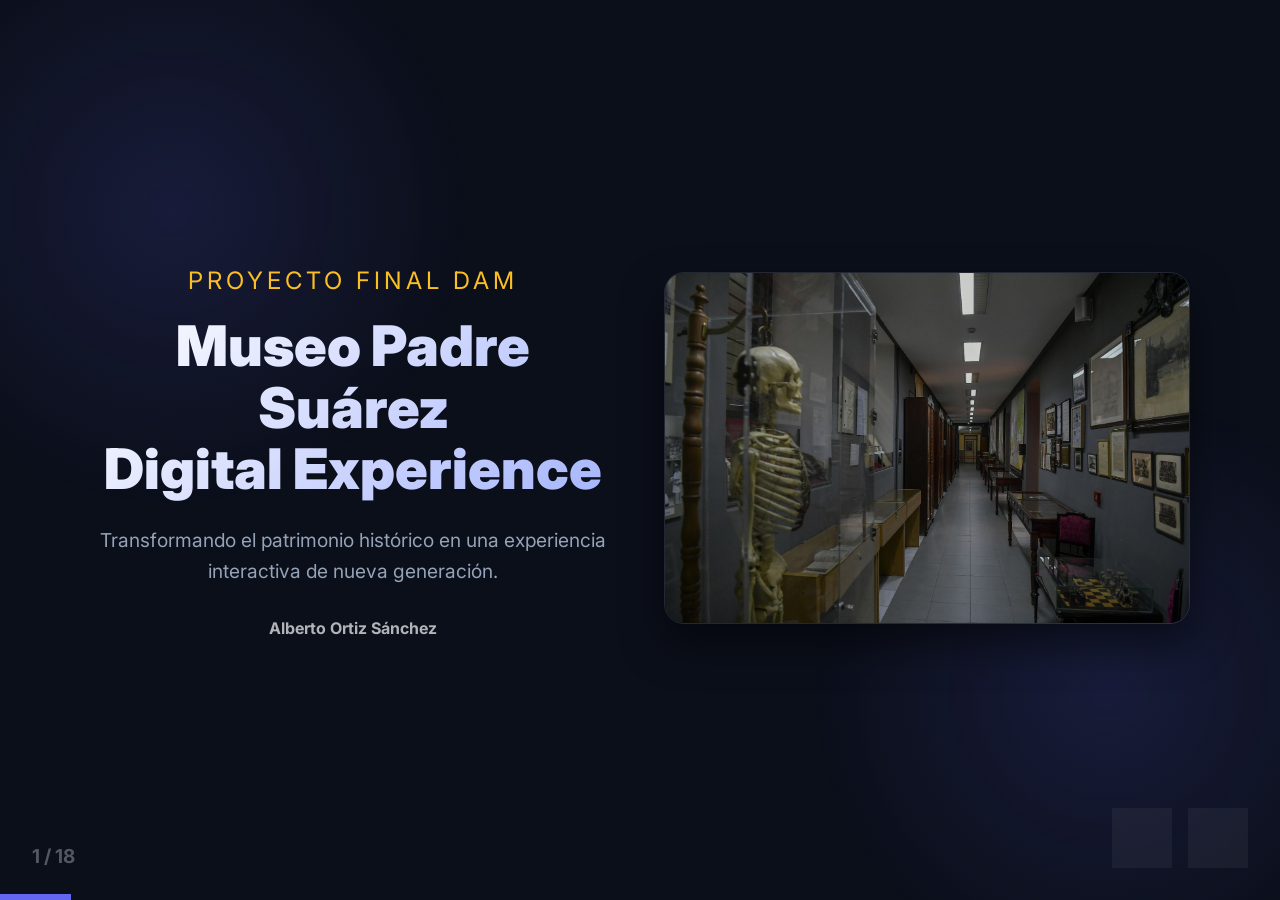
==== presentation_web/index.html @ 560ea6a7 "UDT: Mejora presentaciom web" ====
<!DOCTYPE html>
<html lang="es">
<head>
    <meta charset="UTF-8">
    <meta name="viewport" content="width=device-width, initial-scale=1.0">
    <title>Presentación — Museo Padre Suárez</title>
    <link rel="icon" type="image/png" href="media/favicon.png">
    
    <!-- Google Fonts -->
    <link href="https://fonts.googleapis.com/css2?family=Inter:wght@400;700;900&display=swap" rel="stylesheet">
    
    <!-- FontAwesome for professional icons -->
    <link rel="stylesheet" href="https://cdnjs.cloudflare.com/ajax/libs/font-awesome/6.5.1/css/all.min.css">
    
    <!-- Custom Styles -->
    <link rel="stylesheet" href="css/style.css">
</head>
<body>

    <!-- Capas de fondo decorativas -->
    <div class="bg-glow" style="top: -10%; left: -10%;"></div>
    <div class="bg-glow" style="bottom: -10%; right: -10%;"></div>

    <!-- Indicadores de estado -->
    <div class="progress-bar" id="progress"></div>
    <div class="slide-num" id="slideNum">1 / 18</div>

    <main class="slides-container">
        
        <!-- SLIDE 1: PORTADA -->
        <section class="slide active">
            <div class="side-layout">
                <div class="side-content" style="text-align: center;">
                    <p style="text-transform: uppercase; letter-spacing: 4px; margin-bottom: 1rem; color: var(--accent);">Proyecto Final DAM</p>
                    <h1 style="font-size: 3.5rem;">Museo Padre Suárez <br> <span style="color: var(--primary);">Digital Experience</span></h1>
                    <p style="font-size: 1.2rem; margin-bottom: 2rem;">Transformando el patrimonio histórico en una experiencia interactiva de nueva generación.</p>
                    <div style="font-weight: bold; opacity: 0.7;">Alberto Ortiz Sánchez</div>
                </div>
                <div class="side-media">
                    <img src="media/portada.png" alt="Museo Portada">
                </div>
            </div>
        </section>

        <!-- SLIDE 2: ÍNDICE -->
        <section class="slide">
            <h2>Índice Interactivo</h2>
            <div style="text-align: left; width: 100%; max-width: 850px; margin: 0 auto; display: grid; grid-template-columns: 1fr 1fr; gap: 2rem;">
                <ul class="index-list" style="list-style: none; font-size: 1rem; line-height: 2;">
                    <li onclick="goToSlide(2)">01. El Desafío y la Solución</li>
                    <li onclick="goToSlide(4)">02. Catálogo y Propuesta</li>
                    <li onclick="goToSlide(5)">03. Arquitectura de Sistemas</li>
                    <li onclick="goToSlide(7)">04. Ticketing (EmailJS + QR)</li>
                </ul>
                <ul class="index-list" style="list-style: none; font-size: 1rem; line-height: 2;">
                    <li onclick="goToSlide(9)">05. Realidad Aumentada (AR)</li>
                    <li onclick="goToSlide(10)">06. Seguridad y Datos (RLS)</li>
                    <li onclick="goToSlide(11)">07. Gamificación y Pagos</li>
                    <li onclick="goToSlide(13)">08. Calidad y Recursos</li>
                </ul>
            </div>
        </section>

        <!-- SLIDE 3: EL PROBLEMA -->
        <section class="slide">
            <h2>El Desafío del Museo Histórico</h2>
            <div class="grid">
                <div class="feature-card">
                    <i class="fa-solid fa-bank" style="color: var(--primary);"></i>
                    <h3 style="color: var(--primary);">Estatismo Cultural</h3>
                    <p style="font-size: 0.9rem;">Dificultad para atraer al público digital nativo mediante vitrinas convencionales.</p>
                </div>
                <div class="feature-card">
                    <i class="fa-solid fa-arrow-trend-down" style="color: var(--accent);"></i>
                    <h3 style="color: var(--accent);">Pérdida de Retención</h3>
                    <p style="font-size: 0.9rem;">Falta de incentivos para el descubrimiento activo durante y después de la visita.</p>
                </div>
                <div class="feature-card">
                    <i class="fa-solid fa-database" style="color: #ef4444;"></i>
                    <h3 style="color: #ef4444;">Barrera de Datos</h3>
                    <p style="font-size: 0.9rem;">Información técnica valiosa pero inaccesible por formato y densidad.</p>
                </div>
            </div>
        </section>

        <!-- SLIDE 4: LA PROPUESTA -->
        <section class="slide">
            <div class="side-layout">
                <div class="side-media">
                    <img src="media/app.png" alt="App Showcase">
                </div>
                <div class="side-content">
                    <h2>La Propuesta: Flutter + AR</h2>
                    <div style="background: var(--card); padding: 2rem; border-radius: 30px; border-top: 5px solid var(--primary);">
                        <h3 style="font-size: 1.5rem; margin-bottom: 1rem; color: var(--primary);">Ecosistema Digital Unificado</h3>
                        <p>Uso de <strong>Flutter</strong> para ofrecer una experiencia fluida y consistente en iOS, Android y Web, integrando tecnologías de <strong>Realidad Aumentada</strong> y <strong>Gamificación</strong> en un solo producto.</p>
                    </div>
                </div>
            </div>
        </section>

        <!-- SLIDE 5: CATÁLOGO DIGITAL -->
        <section class="slide">
            <div class="side-layout">
                <div class="side-content">
                    <h2>Catálogo Digital e Interactivo</h2>
                    <div style="background: var(--card); padding: 2rem; border-radius: 30px; border-right: 5px solid var(--accent);">
                        <h3 style="font-size: 1.5rem; margin-bottom: 1rem; color: var(--accent);">Patrimonio al Alcance</h3>
                        <p>Visualización detallada de la colección histórica mediante fichas técnicas dinámicas, optimizadas para una carga rápida y una navegación intuitiva entre piezas únicas.</p>
                    </div>
                </div>
                <div class="side-media">
                    <img src="media/collection.png" alt="Museum Collection">
                </div>
            </div>
        </section>

        <!-- SLIDE 6: ARQUITECTURA -->
        <section class="slide">
            <h2>Arquitectura del Sistema</h2>
            <div style="width: 100%; max-width: 900px; margin-top: 1rem;">
                <svg viewBox="0 0 800 300" xmlns="http://www.w3.org/2000/svg">
                    <rect x="300" y="100" width="200" height="100" rx="15" fill="rgba(99, 102, 241, 0.2)" stroke="var(--primary)" stroke-width="3"/>
                    <text x="400" y="155" text-anchor="middle" fill="white" font-weight="bold" font-size="20">Flutter Mobile App</text>
                    <rect x="30" y="50" width="220" height="70" rx="10" fill="rgba(255,255,255,0.05)" stroke="white" stroke-width="1"/>
                    <text x="140" y="90" text-anchor="middle" fill="white" font-size="15">Firebase (Auth/Push)</text>
                    <rect x="30" y="180" width="220" height="70" rx="10" fill="rgba(255,255,255,0.05)" stroke="white" stroke-width="1"/>
                    <text x="140" y="220" text-anchor="middle" fill="white" font-size="15">Supabase (Storage/RLS)</text>
                    <rect x="550" y="115" width="220" height="70" rx="10" fill="rgba(251, 191, 36, 0.1)" stroke="var(--accent)" stroke-width="1"/>
                    <text x="660" y="155" text-anchor="middle" fill="var(--accent)" font-size="15">Stripe / RevenueCat</text>
                    <path d="M 250 85 L 300 120" stroke="white" stroke-width="2" stroke-dasharray="5,5"/>
                    <path d="M 250 215 L 300 180" stroke="white" stroke-width="2" stroke-dasharray="5,5"/>
                    <path d="M 500 150 L 550 150" stroke="var(--accent)" stroke-width="2"/>
                </svg>
            </div>
        </section>

        <!-- SLIDE 6: GESTIÓN DE ESTADO (DEEP DIVE) -->
        <section class="slide">
            <h2>Gestión de Estado (Riverpod)</h2>
            <div class="grid" style="grid-template-columns: 1fr 1fr;">
                <div class="feature-card" style="text-align: left;">
                    <h3 style="color: var(--primary);">StateNotifier</h3>
                    <p style="font-size: 0.9rem;">Lógica reactiva que separa completamente la vista de los datos, facilitando el mantenimiento.</p>
                </div>
                <div class="feature-card" style="text-align: left;">
                    <h3 style="color: var(--accent);">Providers</h3>
                    <p style="font-size: 0.9rem;">Inyección de dependencias segura y eficiente para servicios de Autenticación, DB y Pagos.</p>
                </div>
            </div>
        </section>

        <!-- SLIDE 7: SISTEMA DE TICKETING (EmailJS) -->
        <section class="slide">
            <div class="side-layout">
                <div class="side-content">
                    <h2>Reservas y Ticketing (EmailJS)</h2>
                    <div class="grid" style="grid-template-columns: 1fr; gap: 1rem;">
                        <div class="feature-card" style="padding: 1.5rem; text-align: left; display: flex; align-items: center; gap: 1rem;">
                            <i class="fa-solid fa-paper-plane" style="color: var(--primary); font-size: 1.5rem; margin-bottom: 0;"></i>
                            <p style="font-size: 0.9rem; margin-bottom: 0;"><strong>EmailJS Automation:</strong> Envío de confirmaciones instantáneas.</p>
                        </div>
                        <div class="feature-card" style="padding: 1.5rem; text-align: left; display: flex; align-items: center; gap: 1rem;">
                            <i class="fa-solid fa-qrcode" style="color: var(--accent); font-size: 1.5rem; margin-bottom: 0;"></i>
                            <p style="font-size: 0.9rem; margin-bottom: 0;"><strong>Ticket QR:</strong> Entradas digitales enviadas al email.</p>
                        </div>
                    </div>
                </div>
                <div class="side-media">
                    <img src="media/ticket.png" alt="Ticketing QR">
                </div>
            </div>
        </section>

        <!-- SLIDE 8: FLUJO DE VALIDACIÓN QR -->
        <section class="slide">
            <h2>Validación de Acceso</h2>
            <div style="background: var(--card); padding: 2.5rem; border-radius: 30px; border-left: 10px solid var(--primary); width: 100%; max-width: 900px;">
                <ul style="list-style: none; text-align: left; line-height: 2; font-size: 1.2rem;">
                    <li>📅 1. Reserva efectuada en la App</li>
                    <li>🚀 2. EmailJS dispara el ticket al correo</li>
                    <li>📷 3. Escaneo del QR en la entrada del museo</li>
                    <li>✅ 4. Validación y activación de experiencia real</li>
                </ul>
            </div>
        </section>

        <!-- SLIDE 9: REALIDAD AUMENTADA (DEEP DIVE) -->
        <section class="slide">
            <div class="side-layout">
                <div class="side-media">
                    <img src="media/ar.png" alt="AR Experience">
                </div>
                <div class="side-content">
                    <h2>Realidad Aumentada Inmersiva</h2>
                    <div class="grid" style="grid-template-columns: 1fr; gap: 1rem;">
                        <div class="feature-card" style="padding: 1.5rem; text-align: left; display: flex; align-items: center; gap: 1rem;">
                            <i class="fa-solid fa-vr-cardboard" style="color: var(--primary); font-size: 1.5rem; margin-bottom: 0;"></i>
                            <p style="font-size: 0.9rem; margin-bottom: 0;"><strong>SceneView:</strong> Iluminación y sombras 3D en tiempo real.</p>
                        </div>
                        <div class="feature-card" style="padding: 1.5rem; text-align: left; display: flex; align-items: center; gap: 1rem;">
                            <i class="fa-solid fa-ruler-combined" style="color: #f43f5e; font-size: 1.5rem; margin-bottom: 0;"></i>
                            <p style="font-size: 0.9rem; margin-bottom: 0;"><strong>Escalado 1:1:</strong> Fidelidad absoluta en dimensiones.</p>
                        </div>
                    </div>
                </div>
            </div>
        </section>

        <!-- SLIDE 11: SEGURIDAD (DEEP DIVE) -->
        <section class="slide">
            <div class="side-layout">
                <div class="side-content">
                    <h2>Seguridad y Blindaje</h2>
                    <div class="grid" style="grid-template-columns: 1fr; gap: 1rem;">
                        <div class="feature-card" style="padding: 1.5rem; text-align: left; display: flex; align-items: center; gap: 1rem;">
                            <i class="fa-solid fa-shield-halved" style="color: var(--primary); font-size: 1.5rem; margin-bottom: 0;"></i>
                            <div style="text-align: left;">
                                <h3 style="color: var(--primary); margin: 0; font-size: 1rem;">Row Level Security (RLS)</h3>
                                <p style="font-size: 0.8rem; margin: 0;">Protección granular en Supabase vinculada a JWT.</p>
                            </div>
                        </div>
                        <div class="feature-card" style="padding: 1.5rem; text-align: left; display: flex; align-items: center; gap: 1rem;">
                            <i class="fa-solid fa-user-lock" style="color: var(--accent); font-size: 1.5rem; margin-bottom: 0;"></i>
                            <div style="text-align: left;">
                                <h3 style="color: var(--accent); margin: 0; font-size: 1rem;">Auth Guard</h3>
                                <p style="font-size: 0.8rem; margin: 0;">Middleware robusto mediante Firebase Auth.</p>
                            </div>
                        </div>
                        <div class="feature-card" style="padding: 1.5rem; text-align: left; display: flex; align-items: center; gap: 1rem;">
                            <i class="fa-solid fa-key" style="color: #10b981; font-size: 1.5rem; margin-bottom: 0;"></i>
                            <div style="text-align: left;">
                                <h3 style="color: #10b981; margin: 0; font-size: 1rem;">Data Encryption</h3>
                                <p style="font-size: 0.8rem; margin: 0;">AES-256 en local y TLS 1.3 en tránsito.</p>
                            </div>
                        </div>
                    </div>
                </div>
                <div class="side-media">
                    <img src="media/security.png" alt="Supabase Security Policies" style="border-radius: 15px; box-shadow: 0 20px 40px rgba(0,0,0,0.4);">
                </div>
            </div>
        </section>

        <!-- SLIDE 12: GAMIFICACIÓN -->
        <section class="slide">
            <div class="side-layout">
                <div class="side-media">
                    <img src="media/profile.png" alt="User Profile & Ranks" style="border-radius: 30px; border: 5px solid var(--accent); max-height: 500px; width: auto;">
                </div>
                <div class="side-content">
                    <h2>Gamificación: Sistema de Rangos</h2>
                    <div style="background: var(--card); padding: 2rem; border-radius: 30px; border-left: 10px solid var(--accent); text-align: left;">
                        <p style="margin-bottom: 1.5rem;">Fomentamos la retención mediante un sistema de progresión que premia la curiosidad y la interacción con el patrimonio.</p>
                        <div style="display: grid; grid-template-columns: 1fr 1fr; gap: 1rem;">
                            <div style="display: flex; align-items: center; gap: 0.5rem;"><span style="font-size: 1.5rem;">🥉</span> <strong>Visitante</strong></div>
                            <div style="display: flex; align-items: center; gap: 0.5rem;"><span style="font-size: 1.5rem;">🥈</span> <strong>Explorador</strong></div>
                            <div style="display: flex; align-items: center; gap: 0.5rem;"><span style="font-size: 1.5rem;">🥇</span> <strong>Académico</strong></div>
                            <div style="display: flex; align-items: center; gap: 0.5rem;"><span style="font-size: 1.5rem;">👑</span> <strong style="color: var(--accent);">Conservador</strong></div>
                        </div>
                    </div>
                </div>
            </div>
        </section>

        <!-- SLIDE 12: PAGOS Y SOSTENIBILIDAD -->
        <section class="slide">
            <h2>Pagos y Sostenibilidad</h2>
            <div class="grid">
                <div class="feature-card">
                    <i class="fa-solid fa-heart" style="color: var(--primary);"></i>
                    <h3 style="color: var(--primary);">Donaciones</h3>
                    <p style="font-size: 0.9rem;">Integración fluida con <strong>Stripe Checkout</strong> para soporte al museo.</p>
                </div>
                <div class="feature-card">
                    <i class="fa-solid fa-calendar-check" style="color: var(--accent);"></i>
                    <h3 style="color: var(--accent);">Suscripciones</h3>
                    <p style="font-size: 0.9rem;">Gestión de compras in-app multiplataforma mediante <strong>RevenueCat</strong>.</p>
                </div>
                <div class="feature-card">
                    <i class="fa-solid fa-file-shield" style="color: #10b981;"></i>
                    <h3 style="color: #10b981;">Compliance</h3>
                    <p style="font-size: 0.9rem;">Cumplimiento estricto de <strong>RGPD</strong> y normativas bancarias europeas (PSD2).</p>
                </div>
            </div>
        </section>

        <!-- SLIDE 14: CALIDAD Y SEO -->
        <section class="slide">
            <div class="side-layout">
                <div class="side-media">
                    <img src="media/ci.png" alt="CI/CD Pipeline" style="border-radius: 15px; box-shadow: 0 20px 40px rgba(0,0,0,0.4);">
                </div>
                <div class="side-content">
                    <h2>Calidad de Software y SEO</h2>
                    <div class="grid" style="grid-template-columns: 1fr; gap: 1rem;">
                        <div class="feature-card" style="padding: 1rem; text-align: left; display: flex; align-items: center; gap: 1rem;">
                            <i class="fa-solid fa-code-branch" style="color: var(--primary); font-size: 1.5rem;"></i>
                            <p style="font-size: 0.8rem; margin: 0;"><strong>CI/CD Pipelines:</strong> GitHub Actions para análisis estático y tests.</p>
                        </div>
                        <div class="feature-card" style="padding: 1rem; text-align: left; display: flex; align-items: center; gap: 1rem;">
                            <i class="fa-solid fa-magnifying-glass-chart" style="color: var(--accent); font-size: 1.5rem;"></i>
                            <p style="font-size: 0.8rem; margin: 0;"><strong>Technical SEO:</strong> Marcado JSON-LD y Sitemap dinámico.</p>
                        </div>
                        <div class="feature-card" style="padding: 1rem; text-align: left; display: flex; align-items: center; gap: 1rem;">
                            <i class="fa-solid fa-gauge-high" style="color: #ec4899; font-size: 1.5rem;"></i>
                            <p style="font-size: 0.8rem; margin: 0;"><strong>Lighthouse 100/100:</strong> Optimización total de rendimiento y accesibilidad.</p>
                        </div>
                    </div>
                </div>
            </div>
        </section>

        <!-- SLIDE 14: ROADMAP -->
        <section class="slide">
            <h2>Roadmap v2.0</h2>
            <div class="grid" style="grid-template-columns: 1fr 1fr;">
                <div class="feature-card" style="text-align: left;">
                    <h3 style="color: var(--accent);">Innovación</h3>
                    <ul style="list-style: none; font-size: 0.9rem; line-height: 2;">
                        <li>🚀 Soporte para Meta Quest</li>
                        <li>🗣️ IA Guide Multilingüe</li>
                    </ul>
                </div>
                <div class="feature-card" style="text-align: left;">
                    <h3 style="color: var(--primary);">Crecimiento</h3>
                    <ul style="list-style: none; font-size: 0.9rem; line-height: 2;">
                        <li>🛒 Tienda Merchandising 3D</li>
                        <li>🏛️ Expansión a Red Museística</li>
                    </ul>
                </div>
            </div>
        </section>

        <!-- SLIDE 16: RECURSOS DEL PROYECTO -->
        <section class="slide">
            <h2>Gestión y Recursos</h2>
            <div class="side-layout">
                <div class="side-media" style="flex: 1.5;">
                    <img src="media/trello.png" alt="Trello Board" style="border-radius: 15px; box-shadow: 0 20px 40px rgba(0,0,0,0.4);">
                </div>
                <div class="side-content" style="display: flex; flex-direction: column; gap: 1rem;">
                    <a href="https://github.com/TeamProjectsDev/flutter_application_museo.git" target="_blank" class="feature-card" style="text-decoration: none; color: inherit; padding: 1.5rem; display: flex; align-items: center; gap: 1rem;">
                        <i class="fa-brands fa-github" style="color: var(--primary); font-size: 2rem;"></i>
                        <div style="text-align: left;">
                            <h3 style="color: var(--primary); margin: 0;">GitHub</h3>
                            <p style="font-size: 0.8rem; margin: 0;">Control de versiones y CI/CD.</p>
                        </div>
                    </a>
                    <a href="https://trello.com/invite/b/69f2388cbabd30ddc327ba4d/ATTIe3a67b5d853695cc29015db60479ce91566040F8/museo" target="_blank" class="feature-card" style="text-decoration: none; color: inherit; padding: 1.5rem; display: flex; align-items: center; gap: 1rem;">
                        <i class="fa-brands fa-trello" style="color: var(--accent); font-size: 2rem;"></i>
                        <div style="text-align: left;">
                            <h3 style="color: var(--accent); margin: 0;">Trello</h3>
                            <p style="font-size: 0.8rem; margin: 0;">Gestión de Sprints y Backlog.</p>
                        </div>
                    </a>
                    <a href="https://stitch.withgoogle.com/projects/4937481282756923604" target="_blank" class="feature-card" style="text-decoration: none; color: inherit; padding: 1.5rem; display: flex; align-items: center; gap: 1rem;">
                        <i class="fa-solid fa-pen-nib" style="color: #f43f5e; font-size: 2rem;"></i>
                        <div style="text-align: left;">
                            <h3 style="color: #f43f5e; margin: 0;">Diseño</h3>
                            <p style="font-size: 0.8rem; margin: 0;">Prototipado UX/UI en Stitch.</p>
                        </div>
                    </a>
                </div>
            </div>
        </section>

        <!-- SLIDE 16: CONCLUSIÓN -->
        <section class="slide">
            <h2>Conclusión</h2>
            <div style="background: var(--card); padding: 3rem; border-radius: 40px; width: 100%; max-width: 900px; text-align: center;">
                <h3 style="font-size: 2.2rem; margin-bottom: 1.2rem;">"El futuro de la historia es digital"</h3>
                <p style="font-size: 1.2rem;">Este proyecto demuestra que la tecnología es el puente necesario para conectar el patrimonio histórico con las nuevas generaciones de forma segura y atractiva.</p>
            </div>
        </section>

        <!-- SLIDE 17: CIERRE -->
        <section class="slide">
            <h1 style="font-size: 5rem; margin-bottom: 0.5rem;">¿Preguntas?</h1>
            <p style="font-size: 1.8rem; color: var(--primary); font-weight: bold; margin-bottom: 3rem;">Muchas gracias por su atención.</p>
            
            <!-- Botones de recursos finales -->
            <div style="display: flex; gap: 1rem; justify-content: center; flex-wrap: wrap; max-width: 800px; margin: 0 auto;">
                <a href="https://github.com/TeamProjectsDev/flutter_application_museo.git" target="_blank" class="accent-pill" style="text-decoration: none; display: flex; align-items: center; gap: 0.5rem; padding: 0.8rem 1.5rem; border-radius: 50px; font-weight: bold;">
                    <i class="fa-brands fa-github"></i> GitHub
                </a>
                <a href="https://trello.com/invite/b/69f2388cbabd30ddc327ba4d/ATTIe3a67b5d853695cc29015db60479ce91566040F8/museo" target="_blank" class="accent-pill" style="text-decoration: none; display: flex; align-items: center; gap: 0.5rem; padding: 0.8rem 1.5rem; border-radius: 50px; font-weight: bold; border-color: var(--primary); color: var(--primary); background: rgba(99, 102, 241, 0.1);">
                    <i class="fa-brands fa-trello"></i> Trello
                </a>
                <a href="https://stitch.withgoogle.com/projects/4937481282756923604" target="_blank" class="accent-pill" style="text-decoration: none; display: flex; align-items: center; gap: 0.5rem; padding: 0.8rem 1.5rem; border-radius: 50px; font-weight: bold; border-color: #f43f5e; color: #f43f5e; background: rgba(244, 63, 94, 0.1);">
                    <i class="fa-solid fa-pen-nib"></i> Diseño
                </a>
                <a href="https://museo-padre-suarez.infinityfreeapp.com" target="_blank" class="accent-pill" style="text-decoration: none; display: flex; align-items: center; gap: 0.5rem; padding: 0.8rem 1.5rem; border-radius: 50px; font-weight: bold; border-color: #10b981; color: #10b981; background: rgba(16, 185, 129, 0.1);">
                    <i class="fa-solid fa-book"></i> Documentación
                </a>
            </div>

            <div style="margin-top: 4rem; text-align: center; opacity: 0.5;">
                <p style="font-size: 1rem;">Alberto Ortiz Sánchez — Proyecto DAM 2026</p>
            </div>
        </section>

    </main>

    <!-- Controles de navegación -->
    <div class="controls">
        <button class="btn" onclick="prevSlide()" aria-label="Anterior">←</button>
        <button class="btn" onclick="nextSlide()" aria-label="Siguiente">→</button>
    </div>

    <!-- Custom Script -->
    <script src="js/presentation.js"></script>
</body>
</html>
---- presentation_web/css/style.css ----
:root {
    --primary: #6366f1;
    --accent: #fbbf24;
    --bg: #0b0f1a;
    --card: rgba(30, 41, 59, 0.7);
    --text: #f8fafc;
}

* {
    margin: 0;
    padding: 0;
    box-sizing: border-box;
    font-family: 'Inter', sans-serif;
}

body {
    background-color: var(--bg);
    color: var(--text);
    overflow: hidden;
}

.slides-container {
    width: 100vw;
    height: 100vh;
    position: relative;
}

.slide {
    position: absolute;
    top: 0;
    left: 0;
    width: 100%;
    height: 100%;
    display: flex;
    flex-direction: column;
    align-items: center;
    justify-content: center;
    padding: 4rem;
    opacity: 0;
    visibility: hidden;
    transition: all 0.8s cubic-bezier(0.4, 0, 0.2, 1);
    transform: translateX(50px) scale(0.95);
}

.slide.active {
    opacity: 1;
    visibility: visible;
    transform: translateX(0) scale(1);
}

/* BACKGROUND DECORATION */
.bg-glow {
    position: fixed;
    width: 600px;
    height: 600px;
    background: radial-gradient(circle, rgba(99, 102, 241, 0.15) 0%, rgba(0,0,0,0) 70%);
    border-radius: 50%;
    z-index: -1;
    pointer-events: none;
}

/* TYPOGRAPHY */
h1 {
    font-size: clamp(3rem, 8vw, 6rem);
    font-weight: 900;
    text-align: center;
    line-height: 1.1;
    margin-bottom: 1.5rem;
    background: linear-gradient(135deg, #fff 0%, #a5b4fc 100%);
    -webkit-background-clip: text;
    -webkit-text-fill-color: transparent;
    background-clip: text;
}

h2 {
    font-size: 3rem;
    margin-bottom: 2rem;
    color: var(--primary);
}

p {
    font-size: 1.5rem;
    color: #94a3b8;
    max-width: 800px;
    text-align: center;
    line-height: 1.6;
}

/* GRID COMPONENTS */
.grid {
    display: grid;
    grid-template-columns: repeat(3, 1fr);
    gap: 2rem;
    margin-top: 3rem;
    width: 100%;
    max-width: 1200px;
}

.side-layout {
    display: flex;
    align-items: center;
    gap: 3rem;
    width: 100%;
    max-width: 1100px;
    margin: 0 auto;
}

.side-content {
    flex: 1;
    text-align: left;
}

.side-media {
    flex: 1;
}

.side-media img {
    width: 100%;
    border-radius: 20px;
    box-shadow: 0 20px 40px rgba(0,0,0,0.5);
    border: 1px solid rgba(255,255,255,0.1);
}

.feature-card {
    background: var(--card);
    padding: 2rem;
    border-radius: 20px;
    border: 1px solid rgba(255,255,255,0.05);
    transition: transform 0.3s ease, border-color 0.3s ease;
    text-align: center;
}

.feature-card:hover {
    transform: translateY(-10px);
    border-color: var(--primary);
}

.feature-card i {
    font-size: 3rem;
    display: block;
    margin-bottom: 1.5rem;
    filter: drop-shadow(0 0 10px rgba(99, 102, 241, 0.3));
}

.feature-card h3 {
    font-size: 1.5rem;
    margin-bottom: 1rem;
    letter-spacing: -0.5px;
}

/* CONTROLS */
.controls {
    position: fixed;
    bottom: 2rem;
    right: 2rem;
    display: flex;
    gap: 1rem;
    z-index: 100;
}

.btn {
    width: 60px;
    height: 60px;
    border-radius: 50%;
    border: 1px solid rgba(255,255,255,0.2);
    background: rgba(255,255,255,0.05);
    color: white;
    cursor: pointer;
    display: flex;
    align-items: center;
    justify-content: center;
    font-size: 1.5rem;
    transition: all 0.3s ease;
    backdrop-filter: blur(10px);
}

.btn:hover {
    background: var(--primary);
    border-color: var(--primary);
}

.progress-bar {
    position: fixed;
    bottom: 0;
    left: 0;
    height: 6px;
    background: var(--primary);
    transition: width 0.4s ease;
    z-index: 101;
}

.slide-num {
    position: fixed;
    bottom: 2rem;
    left: 2rem;
    font-weight: 700;
    color: rgba(255,255,255,0.3);
    font-size: 1.2rem;
}

/* STACK PILLS */
.pills {
    display: flex;
    flex-wrap: wrap;
    gap: 1rem;
    justify-content: center;
    margin-top: 2rem;
}

.pill {
    padding: 0.8rem 2rem;
    background: rgba(99, 102, 241, 0.1);
    border: 1px solid var(--primary);
    border-radius: 100px;
    font-weight: 700;
    color: var(--primary);
}

.accent-pill {
    border-color: var(--accent);
    color: var(--accent);
    background: rgba(251, 191, 36, 0.1);
    border: 1px solid;
    transition: all 0.3s ease;
}

.accent-pill:hover {
    transform: translateY(-5px);
    box-shadow: 0 10px 20px rgba(0,0,0,0.3);
    filter: brightness(1.2);
}

/* INDEX LIST STYLES */
.index-list li {
    border-bottom: 1px solid rgba(255,255,255,0.1);
    padding: 0.5rem 0;
    cursor: pointer;
    transition: all 0.3s ease;
}

.index-list li:hover {
    color: var(--primary);
    padding-left: 1rem;
    border-color: var(--primary);
    background: rgba(99, 102, 241, 0.05);
}
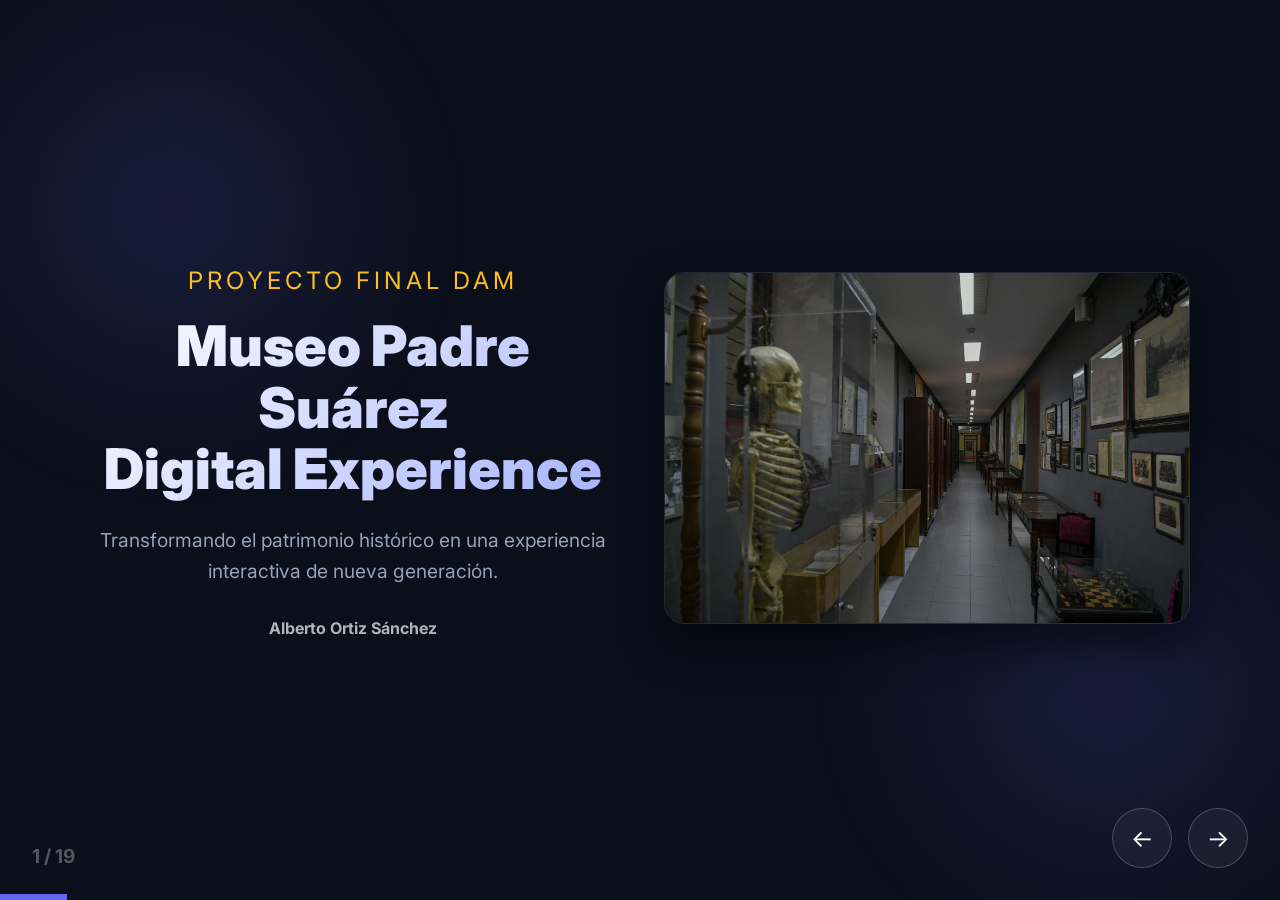
==== commit f955f43f: "docs: comprehensive update of README, TDD, GDD and Presentation with Admin System" ====
--- a/presentation_web/index.html
+++ b/presentation_web/index.html
@@ -23,7 +23,7 @@
 
     <!-- Indicadores de estado -->
     <div class="progress-bar" id="progress"></div>
-    <div class="slide-num" id="slideNum">1 / 18</div>
+    <div class="slide-num" id="slideNum">1 / 19</div>
 
     <main class="slides-container">
         
@@ -51,12 +51,13 @@
                     <li onclick="goToSlide(4)">02. Catálogo y Propuesta</li>
                     <li onclick="goToSlide(5)">03. Arquitectura de Sistemas</li>
                     <li onclick="goToSlide(7)">04. Ticketing (EmailJS + QR)</li>
+                    <li onclick="goToSlide(10)">05. Gestión Administrativa</li>
                 </ul>
                 <ul class="index-list" style="list-style: none; font-size: 1rem; line-height: 2;">
-                    <li onclick="goToSlide(9)">05. Realidad Aumentada (AR)</li>
-                    <li onclick="goToSlide(10)">06. Seguridad y Datos (RLS)</li>
-                    <li onclick="goToSlide(11)">07. Gamificación y Pagos</li>
-                    <li onclick="goToSlide(13)">08. Calidad y Recursos</li>
+                    <li onclick="goToSlide(11)">06. Realidad Aumentada (AR)</li>
+                    <li onclick="goToSlide(12)">07. Seguridad y Datos (RLS)</li>
+                    <li onclick="goToSlide(13)">08. Gamificación y Pagos</li>
+                    <li onclick="goToSlide(15)">09. Calidad y Recursos</li>
                 </ul>
             </div>
         </section>
@@ -127,7 +128,7 @@
                     <rect x="30" y="180" width="220" height="70" rx="10" fill="rgba(255,255,255,0.05)" stroke="white" stroke-width="1"/>
                     <text x="140" y="220" text-anchor="middle" fill="white" font-size="15">Supabase (Storage/RLS)</text>
                     <rect x="550" y="115" width="220" height="70" rx="10" fill="rgba(251, 191, 36, 0.1)" stroke="var(--accent)" stroke-width="1"/>
-                    <text x="660" y="155" text-anchor="middle" fill="var(--accent)" font-size="15">Stripe / RevenueCat</text>
+                    <text x="660" y="155" text-anchor="middle" fill="var(--accent)" font-size="15">Stripe Checkout</text>
                     <path d="M 250 85 L 300 120" stroke="white" stroke-width="2" stroke-dasharray="5,5"/>
                     <path d="M 250 215 L 300 180" stroke="white" stroke-width="2" stroke-dasharray="5,5"/>
                     <path d="M 500 150 L 550 150" stroke="var(--accent)" stroke-width="2"/>
@@ -207,6 +208,26 @@
             </div>
         </section>
 
+        <!-- SLIDE 10: PANEL ADMINISTRATIVO -->
+        <section class="slide">
+            <div class="side-layout">
+                <div class="side-media">
+                    <img src="media/admin.png" alt="Admin Panel Sync" style="border-radius: 15px; box-shadow: 0 20px 40px rgba(0,0,0,0.4);">
+                </div>
+                <div class="side-content">
+                    <h2>Panel Administrativo Dinámico</h2>
+                    <div style="background: var(--card); padding: 2rem; border-radius: 30px; border-left: 10px solid var(--primary); text-align: left;">
+                        <p style="margin-bottom: 1rem;">Gestión integral del museo en tiempo real mediante sincronización con Firestore.</p>
+                        <ul style="list-style: none; font-size: 0.9rem; line-height: 2;">
+                            <li><i class="fa-solid fa-users-gear" style="color: var(--primary);"></i> <strong>Aforo:</strong> Límites globales y específicos.</li>
+                            <li><i class="fa-solid fa-calendar-day" style="color: var(--accent);"></i> <strong>Calendario:</strong> Excepciones y cierres.</li>
+                            <li><i class="fa-solid fa-power-off" style="color: #ef4444;"></i> <strong>Master Switch:</strong> Cierre total instantáneo.</li>
+                        </ul>
+                    </div>
+                </div>
+            </div>
+        </section>
+
         <!-- SLIDE 11: SEGURIDAD (DEEP DIVE) -->
         <section class="slide">
             <div class="side-layout">
@@ -275,7 +296,7 @@
                 <div class="feature-card">
                     <i class="fa-solid fa-calendar-check" style="color: var(--accent);"></i>
                     <h3 style="color: var(--accent);">Suscripciones</h3>
-                    <p style="font-size: 0.9rem;">Gestión de compras in-app multiplataforma mediante <strong>RevenueCat</strong>.</p>
+                    <p style="font-size: 0.9rem;">Gestión de compras segura y moderna mediante <strong>Stripe Checkout</strong>.</p>
                 </div>
                 <div class="feature-card">
                     <i class="fa-solid fa-file-shield" style="color: #10b981;"></i>
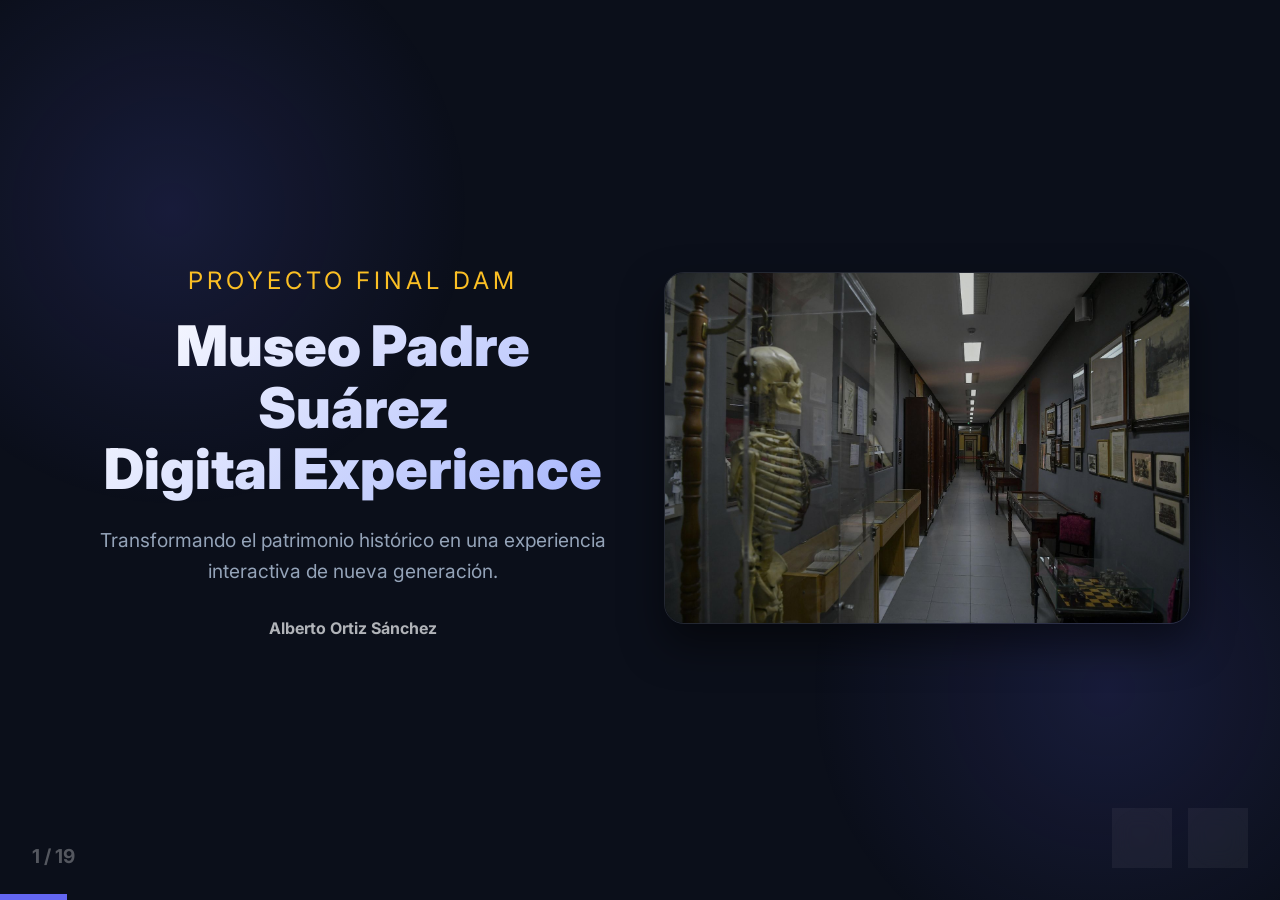
==== commit 7a7e9837: "docs: update README, TDD and presentation with new features v5.1" ====
--- a/presentation_web/index.html
+++ b/presentation_web/index.html
@@ -50,12 +50,12 @@
                     <li onclick="goToSlide(2)">01. El Desafío y la Solución</li>
                     <li onclick="goToSlide(4)">02. Catálogo y Propuesta</li>
                     <li onclick="goToSlide(5)">03. Arquitectura de Sistemas</li>
-                    <li onclick="goToSlide(7)">04. Ticketing (EmailJS + QR)</li>
-                    <li onclick="goToSlide(10)">05. Gestión Administrativa</li>
+                    <li onclick="goToSlide(7)">04. Ticketing Avanzado (v2.0)</li>
+                    <li onclick="goToSlide(10)">05. Gestión Administrativa Pro</li>
                 </ul>
                 <ul class="index-list" style="list-style: none; font-size: 1rem; line-height: 2;">
                     <li onclick="goToSlide(11)">06. Realidad Aumentada (AR)</li>
-                    <li onclick="goToSlide(12)">07. Seguridad y Datos (RLS)</li>
+                    <li onclick="goToSlide(12)">07. Seguridad y Recuperación</li>
                     <li onclick="goToSlide(13)">08. Gamificación y Pagos</li>
                     <li onclick="goToSlide(15)">09. Calidad y Recursos</li>
                 </ul>
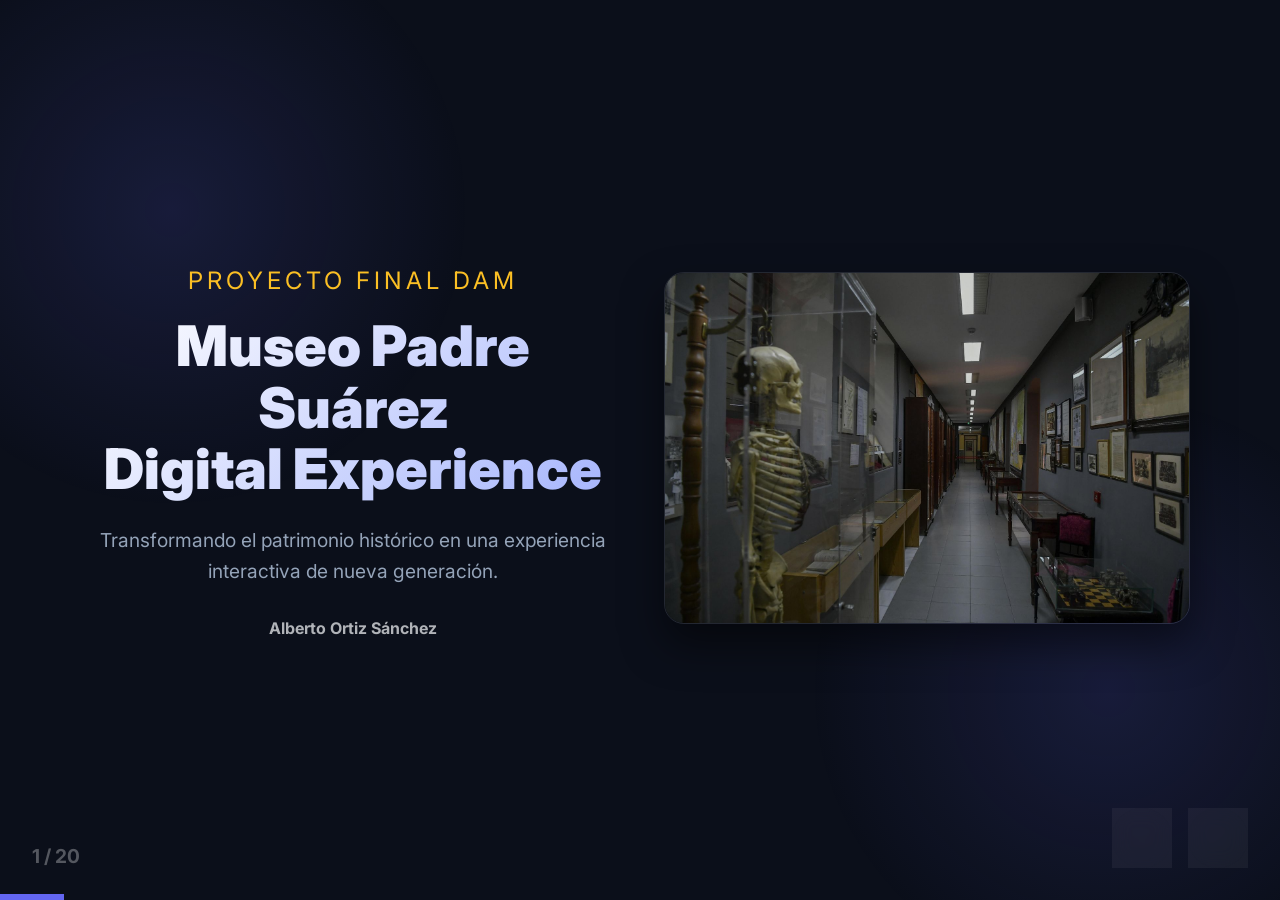
==== commit 1aa2415d: "docs: añadir seccion Asistente IA (Groq) a README, presentacion, TDD y GDD con imagen hero generada" ====
--- a/presentation_web/index.html
+++ b/presentation_web/index.html
@@ -23,7 +23,7 @@
 
     <!-- Indicadores de estado -->
     <div class="progress-bar" id="progress"></div>
-    <div class="slide-num" id="slideNum">1 / 19</div>
+    <div class="slide-num" id="slideNum">1 / 20</div>
 
     <main class="slides-container">
         
@@ -58,6 +58,7 @@
                     <li onclick="goToSlide(12)">07. Seguridad y Recuperación</li>
                     <li onclick="goToSlide(13)">08. Gamificación y Pagos</li>
                     <li onclick="goToSlide(15)">09. Calidad y Recursos</li>
+                    <li onclick="goToSlide(17)">10. 🤖 Asistente IA (Groq)</li>
                 </ul>
             </div>
         </section>
@@ -126,7 +127,7 @@
                     <rect x="30" y="50" width="220" height="70" rx="10" fill="rgba(255,255,255,0.05)" stroke="white" stroke-width="1"/>
                     <text x="140" y="90" text-anchor="middle" fill="white" font-size="15">Firebase (Auth/Push)</text>
                     <rect x="30" y="180" width="220" height="70" rx="10" fill="rgba(255,255,255,0.05)" stroke="white" stroke-width="1"/>
-                    <text x="140" y="220" text-anchor="middle" fill="white" font-size="15">Supabase (Storage/RLS)</text>
+                    <text x="140" y="220" text-anchor="middle" fill="white" font-size="15">Cloudinary (DAM)</text>
                     <rect x="550" y="115" width="220" height="70" rx="10" fill="rgba(251, 191, 36, 0.1)" stroke="var(--accent)" stroke-width="1"/>
                     <text x="660" y="155" text-anchor="middle" fill="var(--accent)" font-size="15">Stripe Checkout</text>
                     <path d="M 250 85 L 300 120" stroke="white" stroke-width="2" stroke-dasharray="5,5"/>
@@ -238,7 +239,7 @@
                             <i class="fa-solid fa-shield-halved" style="color: var(--primary); font-size: 1.5rem; margin-bottom: 0;"></i>
                             <div style="text-align: left;">
                                 <h3 style="color: var(--primary); margin: 0; font-size: 1rem;">Row Level Security (RLS)</h3>
-                                <p style="font-size: 0.8rem; margin: 0;">Protección granular en Supabase vinculada a JWT.</p>
+                                <p style="font-size: 0.8rem; margin: 0;">Optimización automática de activos con Cloudinary f_auto,q_auto.</p>
                             </div>
                         </div>
                         <div class="feature-card" style="padding: 1.5rem; text-align: left; display: flex; align-items: center; gap: 1rem;">
@@ -327,6 +328,28 @@
                             <i class="fa-solid fa-gauge-high" style="color: #ec4899; font-size: 1.5rem;"></i>
                             <p style="font-size: 0.8rem; margin: 0;"><strong>Lighthouse 100/100:</strong> Optimización total de rendimiento y accesibilidad.</p>
                         </div>
+                    </div>
+                </div>
+            </div>
+        </section>
+
+        <!-- SLIDE: ASISTENTE DE IA (GROQ) -->
+        <section class="slide">
+            <div class="side-layout">
+                <div class="side-media">
+                    <img src="media/ai_assistant_hero.png" alt="Asistente Virtual AI - Groq" style="border-radius: 20px; box-shadow: 0 20px 50px rgba(99,102,241,0.4);">
+                </div>
+                <div class="side-content">
+                    <h2>🤖 Asistente Virtual IA</h2>
+                    <div style="background: var(--card); padding: 2rem; border-radius: 30px; border-left: 10px solid var(--primary); text-align: left;">
+                        <h3 style="font-size: 1.2rem; margin-bottom: 1rem; color: var(--primary);">Powered by <span style="color: var(--accent);">Groq · 500 T/s</span></h3>
+                        <ul style="list-style: none; font-size: 0.9rem; line-height: 2.2;">
+                            <li>🔍 <strong>Tool Calling:</strong> Busca detalles de piezas solo cuando se necesitan</li>
+                            <li>📚 <strong>Conocimiento:</strong> Catálogo completo + funcionalidades de la app</li>
+                            <li>💬 <strong>Markdown:</strong> Respuestas con negrita, listas y formato</li>
+                            <li>🌙 <strong>Adaptativo:</strong> Modo Claro y Oscuro automático</li>
+                            <li>🌍 <strong>Multidioma:</strong> Español e Inglés</li>
+                        </ul>
                     </div>
                 </div>
             </div>
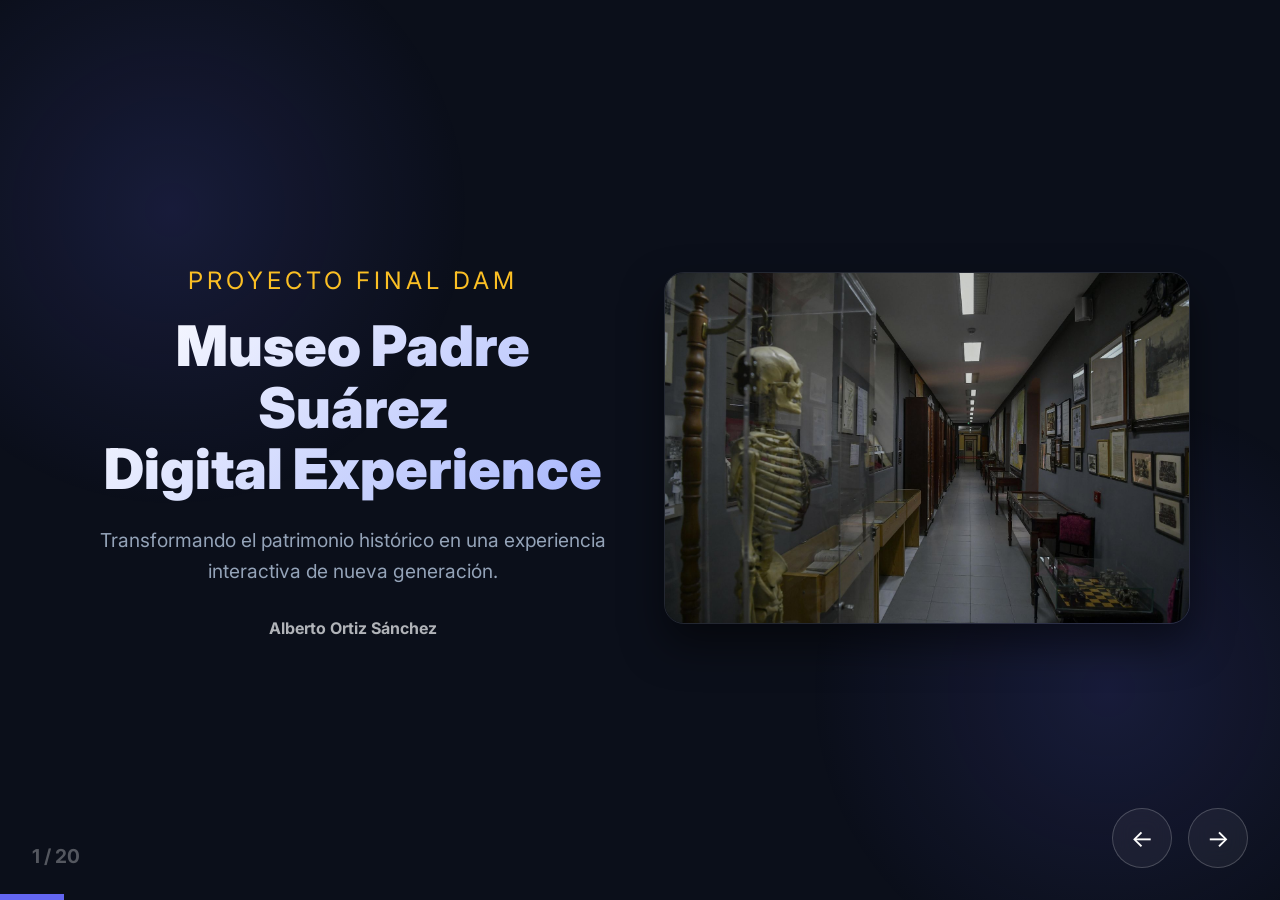
==== commit 66ec4422: "feat: Integracion total de Taquilla (POS), Estadisticas en tiempo real y Asistente IA. Actualizacion" ====
--- a/presentation_web/index.html
+++ b/presentation_web/index.html
@@ -51,7 +51,7 @@
                     <li onclick="goToSlide(4)">02. Catálogo y Propuesta</li>
                     <li onclick="goToSlide(5)">03. Arquitectura de Sistemas</li>
                     <li onclick="goToSlide(7)">04. Ticketing Avanzado (v2.0)</li>
-                    <li onclick="goToSlide(10)">05. Gestión Administrativa Pro</li>
+                    <li onclick="goToSlide(10)">05. Gestión Pro y Taquilla POS</li>
                 </ul>
                 <ul class="index-list" style="list-style: none; font-size: 1rem; line-height: 2;">
                     <li onclick="goToSlide(11)">06. Realidad Aumentada (AR)</li>
@@ -209,20 +209,20 @@
             </div>
         </section>
 
-        <!-- SLIDE 10: PANEL ADMINISTRATIVO -->
+        <!-- SLIDE 10: PANEL ADMINISTRATIVO Y POS -->
         <section class="slide">
             <div class="side-layout">
                 <div class="side-media">
                     <img src="media/admin.png" alt="Admin Panel Sync" style="border-radius: 15px; box-shadow: 0 20px 40px rgba(0,0,0,0.4);">
                 </div>
                 <div class="side-content">
-                    <h2>Panel Administrativo Dinámico</h2>
+                    <h2>Gestión Pro y Taquilla POS</h2>
                     <div style="background: var(--card); padding: 2rem; border-radius: 30px; border-left: 10px solid var(--primary); text-align: left;">
-                        <p style="margin-bottom: 1rem;">Gestión integral del museo en tiempo real mediante sincronización con Firestore.</p>
+                        <p style="margin-bottom: 1rem;">Ecosistema unificado de administración física y digital mediante sincronización avanzada.</p>
                         <ul style="list-style: none; font-size: 0.9rem; line-height: 2;">
-                            <li><i class="fa-solid fa-users-gear" style="color: var(--primary);"></i> <strong>Aforo:</strong> Límites globales y específicos.</li>
-                            <li><i class="fa-solid fa-calendar-day" style="color: var(--accent);"></i> <strong>Calendario:</strong> Excepciones y cierres.</li>
-                            <li><i class="fa-solid fa-power-off" style="color: #ef4444;"></i> <strong>Master Switch:</strong> Cierre total instantáneo.</li>
+                            <li><i class="fa-solid fa-cash-register" style="color: var(--primary);"></i> <strong>Taquilla (POS):</strong> Venta física vinculada al email del usuario.</li>
+                            <li><i class="fa-solid fa-chart-line" style="color: var(--accent);"></i> <strong>Estadísticas:</strong> KPIs de ingresos y visitantes en tiempo real.</li>
+                            <li><i class="fa-solid fa-users-gear" style="color: #10b981;"></i> <strong>Aforo Dinámico:</strong> Control de capacidad web y presencial.</li>
                         </ul>
                     </div>
                 </div>
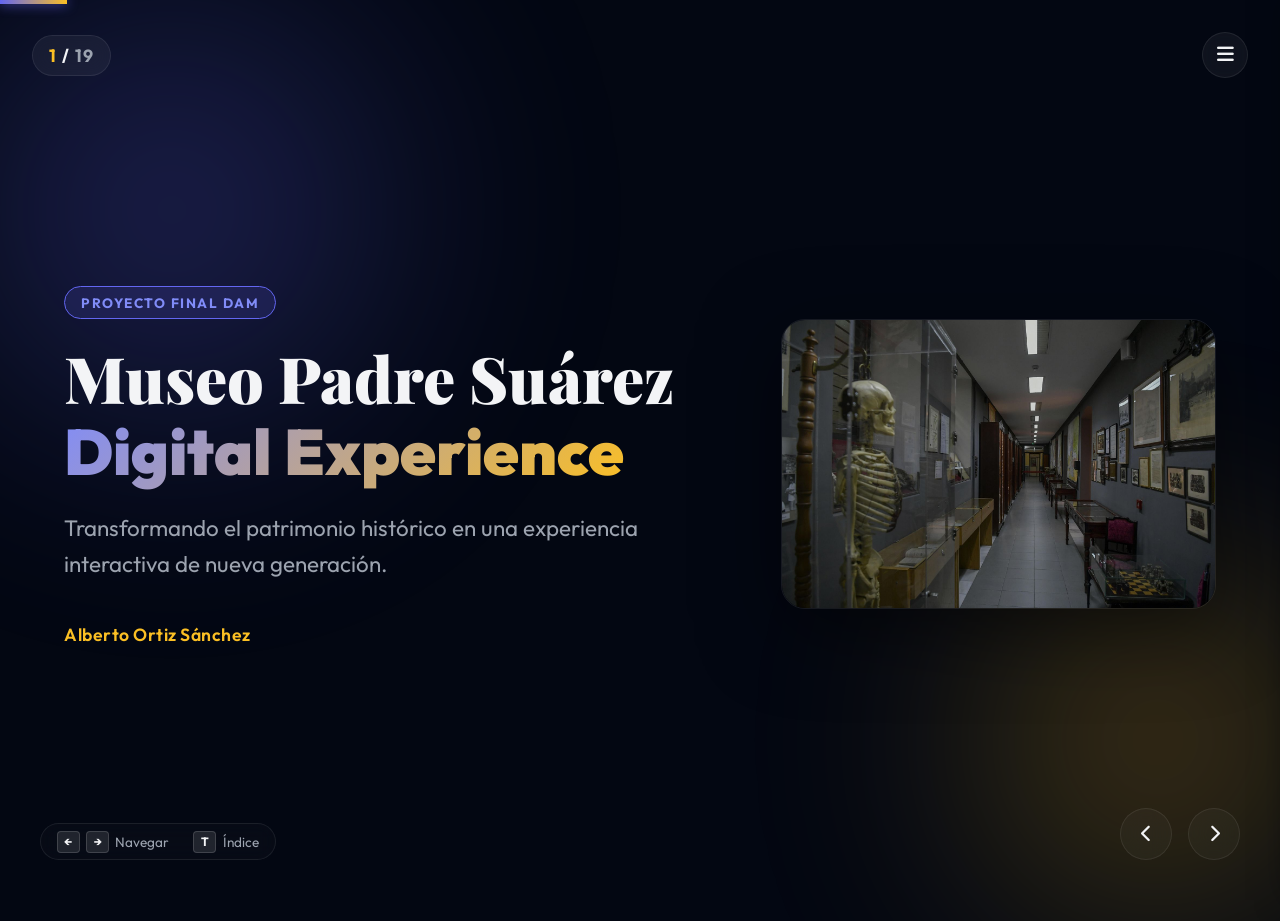
==== commit 5901f637: "feat(presentation): refactor slide navigation, split interactive index and fix icons" ====
--- a/presentation_web/index.html
+++ b/presentation_web/index.html
@@ -1,458 +1,665 @@
 <!DOCTYPE html>
 <html lang="es">
+
 <head>
     <meta charset="UTF-8">
     <meta name="viewport" content="width=device-width, initial-scale=1.0">
-    <title>Presentación — Museo Padre Suárez</title>
+    <title>Museo Padre Suárez — Digital Experience</title>
     <link rel="icon" type="image/png" href="media/favicon.png">
-    
-    <!-- Google Fonts -->
-    <link href="https://fonts.googleapis.com/css2?family=Inter:wght@400;700;900&display=swap" rel="stylesheet">
-    
-    <!-- FontAwesome for professional icons -->
+
+    <!-- Google Fonts - Elegantes y modernas -->
+    <link
+        href="https://fonts.googleapis.com/css2?family=Outfit:wght@300;400;600;700;900&family=Playfair+Display:wght@700;900&display=swap"
+        rel="stylesheet">
+
+    <!-- FontAwesome -->
     <link rel="stylesheet" href="https://cdnjs.cloudflare.com/ajax/libs/font-awesome/6.5.1/css/all.min.css">
-    
-    <!-- Custom Styles -->
+
+    <!-- Estilos -->
     <link rel="stylesheet" href="css/style.css">
 </head>
+
 <body>
 
-    <!-- Capas de fondo decorativas -->
-    <div class="bg-glow" style="top: -10%; left: -10%;"></div>
-    <div class="bg-glow" style="bottom: -10%; right: -10%;"></div>
-
-    <!-- Indicadores de estado -->
+    <!-- Fondo dinámico con gradientes -->
+    <div class="background-glow-1"></div>
+    <div class="background-glow-2"></div>
+
+    <!-- Barra de progreso superior -->
     <div class="progress-bar" id="progress"></div>
-    <div class="slide-num" id="slideNum">1 / 20</div>
-
-    <main class="slides-container">
-        
+
+    <!-- Indicador de slide y table of contents -->
+    <div class="top-controls">
+        <div class="slide-counter"><span id="current-slide">1</span><span>/</span><span id="total-slides">19</span>
+        </div>
+        <button class="toc-toggle" onclick="toggleTableOfContents()" title="Índice">
+            <i class="fas fa-bars"></i>
+        </button>
+    </div>
+
+    <!-- TABLE OF CONTENTS SIDEBAR (DRAWER) -->
+    <div class="toc-drawer" id="tocDrawer">
+        <div class="toc-header">
+            <h3>Índice de Contenidos</h3>
+            <button class="toc-close" onclick="toggleTableOfContents()">
+                <i class="fas fa-times"></i>
+            </button>
+        </div>
+        <nav class="toc-content" id="tocContent">
+            <!-- Se rellena con JavaScript -->
+        </nav>
+    </div>
+
+    <!-- OVERLAY para cerrar TOC -->
+    <div class="toc-overlay" id="tocOverlay" onclick="toggleTableOfContents()"></div>
+
+    <!-- SLIDES CONTAINER -->
+    <main class="slides-container" id="slidesContainer">
+
         <!-- SLIDE 1: PORTADA -->
-        <section class="slide active">
-            <div class="side-layout">
-                <div class="side-content" style="text-align: center;">
-                    <p style="text-transform: uppercase; letter-spacing: 4px; margin-bottom: 1rem; color: var(--accent);">Proyecto Final DAM</p>
-                    <h1 style="font-size: 3.5rem;">Museo Padre Suárez <br> <span style="color: var(--primary);">Digital Experience</span></h1>
-                    <p style="font-size: 1.2rem; margin-bottom: 2rem;">Transformando el patrimonio histórico en una experiencia interactiva de nueva generación.</p>
-                    <div style="font-weight: bold; opacity: 0.7;">Alberto Ortiz Sánchez</div>
-                </div>
-                <div class="side-media">
-                    <img src="media/portada.png" alt="Museo Portada">
-                </div>
-            </div>
-        </section>
-
-        <!-- SLIDE 2: ÍNDICE -->
-        <section class="slide">
-            <h2>Índice Interactivo</h2>
-            <div style="text-align: left; width: 100%; max-width: 850px; margin: 0 auto; display: grid; grid-template-columns: 1fr 1fr; gap: 2rem;">
-                <ul class="index-list" style="list-style: none; font-size: 1rem; line-height: 2;">
-                    <li onclick="goToSlide(2)">01. El Desafío y la Solución</li>
-                    <li onclick="goToSlide(4)">02. Catálogo y Propuesta</li>
-                    <li onclick="goToSlide(5)">03. Arquitectura de Sistemas</li>
-                    <li onclick="goToSlide(7)">04. Ticketing Avanzado (v2.0)</li>
-                    <li onclick="goToSlide(10)">05. Gestión Pro y Taquilla POS</li>
-                </ul>
-                <ul class="index-list" style="list-style: none; font-size: 1rem; line-height: 2;">
-                    <li onclick="goToSlide(11)">06. Realidad Aumentada (AR)</li>
-                    <li onclick="goToSlide(12)">07. Seguridad y Recuperación</li>
-                    <li onclick="goToSlide(13)">08. Gamificación y Pagos</li>
-                    <li onclick="goToSlide(15)">09. Calidad y Recursos</li>
-                    <li onclick="goToSlide(17)">10. 🤖 Asistente IA (Groq)</li>
-                </ul>
-            </div>
-        </section>
-
-        <!-- SLIDE 3: EL PROBLEMA -->
-        <section class="slide">
-            <h2>El Desafío del Museo Histórico</h2>
-            <div class="grid">
-                <div class="feature-card">
-                    <i class="fa-solid fa-bank" style="color: var(--primary);"></i>
-                    <h3 style="color: var(--primary);">Estatismo Cultural</h3>
-                    <p style="font-size: 0.9rem;">Dificultad para atraer al público digital nativo mediante vitrinas convencionales.</p>
-                </div>
-                <div class="feature-card">
-                    <i class="fa-solid fa-arrow-trend-down" style="color: var(--accent);"></i>
-                    <h3 style="color: var(--accent);">Pérdida de Retención</h3>
-                    <p style="font-size: 0.9rem;">Falta de incentivos para el descubrimiento activo durante y después de la visita.</p>
-                </div>
-                <div class="feature-card">
-                    <i class="fa-solid fa-database" style="color: #ef4444;"></i>
-                    <h3 style="color: #ef4444;">Barrera de Datos</h3>
-                    <p style="font-size: 0.9rem;">Información técnica valiosa pero inaccesible por formato y densidad.</p>
+        <section class="slide" data-slide="1">
+            <div class="slide-content">
+                <div class="hero-grid">
+                    <div class="hero-text">
+                        <p class="tag">Proyecto Final DAM</p>
+                        <h1>Museo Padre Suárez<br><span class="accent">Digital Experience</span></h1>
+                        <p class="subtitle">Transformando el patrimonio histórico en una experiencia interactiva de
+                            nueva generación.</p>
+                        <p class="author">Alberto Ortiz Sánchez</p>
+                    </div>
+                    <div class="hero-image">
+                        <img src="media/portada.png" alt="Museo Portada">
+                    </div>
+                </div>
+            </div>
+        </section>
+
+        <!-- SLIDE 2: ÍNDICE INTERACTIVO PARTE I -->
+        <section class="slide" data-slide="2">
+            <div class="slide-content">
+                <h2>Índice Interactivo — Parte I</h2>
+                <div class="toc-grid">
+                    <div class="toc-card" onclick="goToSlide(4)">
+                        <div class="toc-icon"><i class="fas fa-lightbulb"></i></div>
+                        <h4>El Desafío</h4>
+                        <p>Problemas del museo tradicional</p>
+                        <span class="toc-badge">01</span>
+                    </div>
+                    <div class="toc-card" onclick="goToSlide(5)">
+                        <div class="toc-icon"><i class="fas fa-rocket"></i></div>
+                        <h4>La Propuesta</h4>
+                        <p>Ecosistema digital Flutter + AR</p>
+                        <span class="toc-badge">02</span>
+                    </div>
+                    <div class="toc-card" onclick="goToSlide(6)">
+                        <div class="toc-icon"><i class="fas fa-book-open"></i></div>
+                        <h4>Catálogo Digital</h4>
+                        <p>Fichas técnicas y colección</p>
+                        <span class="toc-badge">03</span>
+                    </div>
+                    <div class="toc-card" onclick="goToSlide(7)">
+                        <div class="toc-icon"><i class="fas fa-cube"></i></div>
+                        <h4>Arquitectura</h4>
+                        <p>Infraestructura y servicios cloud</p>
+                        <span class="toc-badge">04</span>
+                    </div>
+                    <div class="toc-card" onclick="goToSlide(8)">
+                        <div class="toc-icon"><i class="fas fa-layer-group"></i></div>
+                        <h4>Gestión de Estado</h4>
+                        <p>Arquitectura reactiva con Riverpod</p>
+                        <span class="toc-badge">05</span>
+                    </div>
+                    <div class="toc-card" onclick="goToSlide(9)">
+                        <div class="toc-icon"><i class="fas fa-ticket"></i></div>
+                        <h4>Ticketing y Reservas</h4>
+                        <p>Automatización con EmailJS</p>
+                        <span class="toc-badge">06</span>
+                    </div>
+                    <div class="toc-card" onclick="goToSlide(10)">
+                        <div class="toc-icon"><i class="fas fa-clipboard-check"></i></div>
+                        <h4>Validación de Acceso</h4>
+                        <p>Escaneo de códigos QR</p>
+                        <span class="toc-badge">07</span>
+                    </div>
+                    <div class="toc-card" onclick="goToSlide(11)">
+                        <div class="toc-icon"><i class="fas fa-vr-cardboard"></i></div>
+                        <h4>Realidad Aumentada</h4>
+                        <p>Inmersión 3D con SceneView</p>
+                        <span class="toc-badge">08</span>
+                    </div>
+                </div>
+            </div>
+        </section>
+
+        <!-- SLIDE 3: ÍNDICE INTERACTIVO PARTE II -->
+        <section class="slide" data-slide="3">
+            <div class="slide-content">
+                <h2>Índice Interactivo — Parte II</h2>
+                <div class="toc-grid">
+                    <div class="toc-card" onclick="goToSlide(12)">
+                        <div class="toc-icon"><i class="fas fa-toolbox"></i></div>
+                        <h4>Panel Admin</h4>
+                        <p>Gestión 360º y Taquilla POS</p>
+                        <span class="toc-badge">09</span>
+                    </div>
+                    <div class="toc-card" onclick="goToSlide(13)">
+                        <div class="toc-icon"><i class="fas fa-shield-alt"></i></div>
+                        <h4>Seguridad</h4>
+                        <p>Reglas Firebase y SSL</p>
+                        <span class="toc-badge">10</span>
+                    </div>
+                    <div class="toc-card" onclick="goToSlide(14)">
+                        <div class="toc-icon"><i class="fas fa-gamepad"></i></div>
+                        <h4>Gamificación</h4>
+                        <p>Rangos de fidelización y Stripe</p>
+                        <span class="toc-badge">11</span>
+                    </div>
+                    <div class="toc-card" onclick="goToSlide(15)">
+                        <div class="toc-icon"><i class="fas fa-sync-alt"></i></div>
+                        <h4>Integración CI/CD</h4>
+                        <p>Github Actions y calidad</p>
+                        <span class="toc-badge">12</span>
+                    </div>
+                    <div class="toc-card" onclick="goToSlide(16)">
+                        <div class="toc-icon"><i class="fas fa-book"></i></div>
+                        <h4>Gestión y Recursos</h4>
+                        <p>Metodología Trello y Docs</p>
+                        <span class="toc-badge">13</span>
+                    </div>
+                    <div class="toc-card" onclick="goToSlide(17)">
+                        <div class="toc-icon"><i class="fas fa-robot"></i></div>
+                        <h4>Asistente IA</h4>
+                        <p>Groq Cloud y respuestas reales</p>
+                        <span class="toc-badge">14</span>
+                    </div>
+                    <div class="toc-card" onclick="goToSlide(18)">
+                        <div class="toc-icon"><i class="fas fa-route"></i></div>
+                        <h4>Roadmap v2.0</h4>
+                        <p>Meta Quest e IA Guide</p>
+                        <span class="toc-badge">15</span>
+                    </div>
+                </div>
+            </div>
+        </section>
+
+        <!-- SLIDE 3: EL DESAFÍO -->
+        <section class="slide" data-slide="4">
+            <div class="slide-content">
+                <h2>El Desafío del Museo Histórico</h2>
+                <div class="challenge-grid">
+                    <div class="challenge-card">
+                        <div class="icon-wrapper primary">
+                            <i class="fas fa-building"></i>
+                        </div>
+                        <h3>Estatismo Cultural</h3>
+                        <p>Dificultad para atraer al público digital nativo mediante vitrinas convencionales.</p>
+                    </div>
+                    <div class="challenge-card">
+                        <div class="icon-wrapper accent-icon">
+                            <i class="fa-solid fa-chart-line"></i>
+                        </div>
+                        <h3>Pérdida de Retención</h3>
+                        <p>Falta de incentivos para el descubrimiento activo durante y después de la visita.</p>
+                    </div>
+                    <div class="challenge-card">
+                        <div class="icon-wrapper danger">
+                            <i class="fas fa-database"></i>
+                        </div>
+                        <h3>Barrera de Datos</h3>
+                        <p>Información técnica valiosa pero inaccesible por formato y densidad.</p>
+                    </div>
                 </div>
             </div>
         </section>
 
         <!-- SLIDE 4: LA PROPUESTA -->
-        <section class="slide">
-            <div class="side-layout">
-                <div class="side-media">
-                    <img src="media/app.png" alt="App Showcase">
-                </div>
-                <div class="side-content">
-                    <h2>La Propuesta: Flutter + AR</h2>
-                    <div style="background: var(--card); padding: 2rem; border-radius: 30px; border-top: 5px solid var(--primary);">
-                        <h3 style="font-size: 1.5rem; margin-bottom: 1rem; color: var(--primary);">Ecosistema Digital Unificado</h3>
-                        <p>Uso de <strong>Flutter</strong> para ofrecer una experiencia fluida y consistente en iOS, Android y Web, integrando tecnologías de <strong>Realidad Aumentada</strong> y <strong>Gamificación</strong> en un solo producto.</p>
+        <section class="slide" data-slide="5">
+            <div class="slide-content">
+                <div class="two-column">
+                    <div class="col-image">
+                        <img src="media/app.png" alt="App Showcase">
+                    </div>
+                    <div class="col-text">
+                        <h2>La Propuesta: Flutter + AR</h2>
+                        <div class="highlight-box">
+                            <h3>Ecosistema Digital Unificado</h3>
+                            <p>Uso de <strong>Flutter</strong> para ofrecer una experiencia fluida y consistente en iOS,
+                                Android y Web, integrando tecnologías de <strong>Realidad Aumentada</strong> y
+                                <strong>Gamificación</strong> en un solo producto.</p>
+                        </div>
                     </div>
                 </div>
             </div>
         </section>
 
         <!-- SLIDE 5: CATÁLOGO DIGITAL -->
-        <section class="slide">
-            <div class="side-layout">
-                <div class="side-content">
-                    <h2>Catálogo Digital e Interactivo</h2>
-                    <div style="background: var(--card); padding: 2rem; border-radius: 30px; border-right: 5px solid var(--accent);">
-                        <h3 style="font-size: 1.5rem; margin-bottom: 1rem; color: var(--accent);">Patrimonio al Alcance</h3>
-                        <p>Visualización detallada de la colección histórica mediante fichas técnicas dinámicas, optimizadas para una carga rápida y una navegación intuitiva entre piezas únicas.</p>
-                    </div>
-                </div>
-                <div class="side-media">
-                    <img src="media/collection.png" alt="Museum Collection">
+        <section class="slide" data-slide="6">
+            <div class="slide-content">
+                <div class="two-column reverse">
+                    <div class="col-text">
+                        <h2>Catálogo Digital e Interactivo</h2>
+                        <div class="highlight-box accent-border">
+                            <h3>Patrimonio al Alcance</h3>
+                            <p>Visualización detallada de la colección histórica mediante fichas técnicas dinámicas,
+                                optimizadas para una carga rápida y una navegación intuitiva entre piezas únicas.</p>
+                        </div>
+                    </div>
+                    <div class="col-image">
+                        <img src="media/collection.png" alt="Museum Collection">
+                    </div>
                 </div>
             </div>
         </section>
 
         <!-- SLIDE 6: ARQUITECTURA -->
-        <section class="slide">
-            <h2>Arquitectura del Sistema</h2>
-            <div style="width: 100%; max-width: 900px; margin-top: 1rem;">
-                <svg viewBox="0 0 800 300" xmlns="http://www.w3.org/2000/svg">
-                    <rect x="300" y="100" width="200" height="100" rx="15" fill="rgba(99, 102, 241, 0.2)" stroke="var(--primary)" stroke-width="3"/>
-                    <text x="400" y="155" text-anchor="middle" fill="white" font-weight="bold" font-size="20">Flutter Mobile App</text>
-                    <rect x="30" y="50" width="220" height="70" rx="10" fill="rgba(255,255,255,0.05)" stroke="white" stroke-width="1"/>
-                    <text x="140" y="90" text-anchor="middle" fill="white" font-size="15">Firebase (Auth/Push)</text>
-                    <rect x="30" y="180" width="220" height="70" rx="10" fill="rgba(255,255,255,0.05)" stroke="white" stroke-width="1"/>
-                    <text x="140" y="220" text-anchor="middle" fill="white" font-size="15">Cloudinary (DAM)</text>
-                    <rect x="550" y="115" width="220" height="70" rx="10" fill="rgba(251, 191, 36, 0.1)" stroke="var(--accent)" stroke-width="1"/>
-                    <text x="660" y="155" text-anchor="middle" fill="var(--accent)" font-size="15">Stripe Checkout</text>
-                    <path d="M 250 85 L 300 120" stroke="white" stroke-width="2" stroke-dasharray="5,5"/>
-                    <path d="M 250 215 L 300 180" stroke="white" stroke-width="2" stroke-dasharray="5,5"/>
-                    <path d="M 500 150 L 550 150" stroke="var(--accent)" stroke-width="2"/>
-                </svg>
-            </div>
-        </section>
-
-        <!-- SLIDE 6: GESTIÓN DE ESTADO (DEEP DIVE) -->
-        <section class="slide">
-            <h2>Gestión de Estado (Riverpod)</h2>
-            <div class="grid" style="grid-template-columns: 1fr 1fr;">
-                <div class="feature-card" style="text-align: left;">
-                    <h3 style="color: var(--primary);">StateNotifier</h3>
-                    <p style="font-size: 0.9rem;">Lógica reactiva que separa completamente la vista de los datos, facilitando el mantenimiento.</p>
-                </div>
-                <div class="feature-card" style="text-align: left;">
-                    <h3 style="color: var(--accent);">Providers</h3>
-                    <p style="font-size: 0.9rem;">Inyección de dependencias segura y eficiente para servicios de Autenticación, DB y Pagos.</p>
-                </div>
-            </div>
-        </section>
-
-        <!-- SLIDE 7: SISTEMA DE TICKETING (EmailJS) -->
-        <section class="slide">
-            <div class="side-layout">
-                <div class="side-content">
-                    <h2>Reservas y Ticketing (EmailJS)</h2>
-                    <div class="grid" style="grid-template-columns: 1fr; gap: 1rem;">
-                        <div class="feature-card" style="padding: 1.5rem; text-align: left; display: flex; align-items: center; gap: 1rem;">
-                            <i class="fa-solid fa-paper-plane" style="color: var(--primary); font-size: 1.5rem; margin-bottom: 0;"></i>
-                            <p style="font-size: 0.9rem; margin-bottom: 0;"><strong>EmailJS Automation:</strong> Envío de confirmaciones instantáneas.</p>
-                        </div>
-                        <div class="feature-card" style="padding: 1.5rem; text-align: left; display: flex; align-items: center; gap: 1rem;">
-                            <i class="fa-solid fa-qrcode" style="color: var(--accent); font-size: 1.5rem; margin-bottom: 0;"></i>
-                            <p style="font-size: 0.9rem; margin-bottom: 0;"><strong>Ticket QR:</strong> Entradas digitales enviadas al email.</p>
-                        </div>
-                    </div>
-                </div>
-                <div class="side-media">
-                    <img src="media/ticket.png" alt="Ticketing QR">
-                </div>
-            </div>
-        </section>
-
-        <!-- SLIDE 8: FLUJO DE VALIDACIÓN QR -->
-        <section class="slide">
-            <h2>Validación de Acceso</h2>
-            <div style="background: var(--card); padding: 2.5rem; border-radius: 30px; border-left: 10px solid var(--primary); width: 100%; max-width: 900px;">
-                <ul style="list-style: none; text-align: left; line-height: 2; font-size: 1.2rem;">
-                    <li>📅 1. Reserva efectuada en la App</li>
-                    <li>🚀 2. EmailJS dispara el ticket al correo</li>
-                    <li>📷 3. Escaneo del QR en la entrada del museo</li>
-                    <li>✅ 4. Validación y activación de experiencia real</li>
-                </ul>
-            </div>
-        </section>
-
-        <!-- SLIDE 9: REALIDAD AUMENTADA (DEEP DIVE) -->
-        <section class="slide">
-            <div class="side-layout">
-                <div class="side-media">
-                    <img src="media/ar.png" alt="AR Experience">
-                </div>
-                <div class="side-content">
-                    <h2>Realidad Aumentada Inmersiva</h2>
-                    <div class="grid" style="grid-template-columns: 1fr; gap: 1rem;">
-                        <div class="feature-card" style="padding: 1.5rem; text-align: left; display: flex; align-items: center; gap: 1rem;">
-                            <i class="fa-solid fa-vr-cardboard" style="color: var(--primary); font-size: 1.5rem; margin-bottom: 0;"></i>
-                            <p style="font-size: 0.9rem; margin-bottom: 0;"><strong>SceneView:</strong> Iluminación y sombras 3D en tiempo real.</p>
-                        </div>
-                        <div class="feature-card" style="padding: 1.5rem; text-align: left; display: flex; align-items: center; gap: 1rem;">
-                            <i class="fa-solid fa-ruler-combined" style="color: #f43f5e; font-size: 1.5rem; margin-bottom: 0;"></i>
-                            <p style="font-size: 0.9rem; margin-bottom: 0;"><strong>Escalado 1:1:</strong> Fidelidad absoluta en dimensiones.</p>
-                        </div>
-                    </div>
-                </div>
-            </div>
-        </section>
-
-        <!-- SLIDE 10: PANEL ADMINISTRATIVO Y POS -->
-        <section class="slide">
-            <div class="side-layout">
-                <div class="side-media">
-                    <img src="media/admin.png" alt="Admin Panel Sync" style="border-radius: 15px; box-shadow: 0 20px 40px rgba(0,0,0,0.4);">
-                </div>
-                <div class="side-content">
-                    <h2>Gestión Pro y Taquilla POS</h2>
-                    <div style="background: var(--card); padding: 2rem; border-radius: 30px; border-left: 10px solid var(--primary); text-align: left;">
-                        <p style="margin-bottom: 1rem;">Ecosistema unificado de administración física y digital mediante sincronización avanzada.</p>
-                        <ul style="list-style: none; font-size: 0.9rem; line-height: 2;">
-                            <li><i class="fa-solid fa-cash-register" style="color: var(--primary);"></i> <strong>Taquilla (POS):</strong> Venta física vinculada al email del usuario.</li>
-                            <li><i class="fa-solid fa-chart-line" style="color: var(--accent);"></i> <strong>Estadísticas:</strong> KPIs de ingresos y visitantes en tiempo real.</li>
-                            <li><i class="fa-solid fa-users-gear" style="color: #10b981;"></i> <strong>Aforo Dinámico:</strong> Control de capacidad web y presencial.</li>
+        <section class="slide" data-slide="7">
+            <div class="slide-content">
+                <h2>Arquitectura del Sistema</h2>
+                <div class="architecture-diagram">
+                    <svg viewBox="0 0 800 300" xmlns="http://www.w3.org/2000/svg">
+                        <!-- Flutter App -->
+                        <rect x="300" y="100" width="200" height="100" rx="15" fill="rgba(99, 102, 241, 0.2)"
+                            stroke="var(--primary)" stroke-width="3" />
+                        <text x="400" y="155" text-anchor="middle" fill="white" font-weight="bold"
+                            font-size="20">Flutter Mobile App</text>
+
+                        <!-- Firebase -->
+                        <rect x="30" y="50" width="220" height="70" rx="10" fill="rgba(255,255,255,0.05)" stroke="white"
+                            stroke-width="1" />
+                        <text x="140" y="90" text-anchor="middle" fill="white" font-size="15">Firebase
+                            (Auth/Push)</text>
+
+                        <!-- Cloudinary -->
+                        <rect x="30" y="180" width="220" height="70" rx="10" fill="rgba(255,255,255,0.05)"
+                            stroke="white" stroke-width="1" />
+                        <text x="140" y="220" text-anchor="middle" fill="white" font-size="15">Cloudinary (DAM)</text>
+
+                        <!-- Stripe -->
+                        <rect x="550" y="115" width="220" height="70" rx="10" fill="rgba(251, 191, 36, 0.1)"
+                            stroke="var(--accent)" stroke-width="1" />
+                        <text x="660" y="155" text-anchor="middle" fill="var(--accent)" font-size="15">Stripe
+                            Checkout</text>
+
+                        <!-- Connections -->
+                        <path d="M 250 85 L 300 120" stroke="white" stroke-width="2" stroke-dasharray="5,5" />
+                        <path d="M 250 215 L 300 180" stroke="white" stroke-width="2" stroke-dasharray="5,5" />
+                        <path d="M 500 150 L 550 150" stroke="var(--accent)" stroke-width="2" />
+                    </svg>
+                </div>
+            </div>
+        </section>
+
+        <!-- SLIDE 7: GESTIÓN DE ESTADO -->
+        <section class="slide" data-slide="8">
+            <div class="slide-content">
+                <h2>Gestión de Estado (Riverpod)</h2>
+                <div class="feature-grid-2">
+                    <div class="feature-item">
+                        <h3>StateNotifier</h3>
+                        <p>Lógica reactiva que separa completamente la vista de los datos, facilitando el mantenimiento
+                            y escalabilidad del código.</p>
+                        <div class="feature-icon"><i class="fas fa-layer-group"></i></div>
+                    </div>
+                    <div class="feature-item">
+                        <h3>Providers</h3>
+                        <p>Inyección de dependencias segura y eficiente para servicios de Autenticación, Base de Datos y
+                            Pagos.</p>
+                        <div class="feature-icon"><i class="fas fa-puzzle-piece"></i></div>
+                    </div>
+                </div>
+            </div>
+        </section>
+
+        <!-- SLIDE 8: TICKETING -->
+        <section class="slide" data-slide="9">
+            <div class="slide-content">
+                <div class="two-column">
+                    <div class="col-text">
+                        <h2>Reservas y Ticketing (EmailJS)</h2>
+                        <div class="ticketing-steps">
+                            <div class="step">
+                                <div class="step-num">1</div>
+                                <div>
+                                    <h4>Reserva en App</h4>
+                                    <p>Usuario selecciona fecha y cantidad</p>
+                                </div>
+                            </div>
+                            <div class="step">
+                                <div class="step-num">2</div>
+                                <div>
+                                    <h4>EmailJS Automation</h4>
+                                    <p>Confirmación instantánea en email</p>
+                                </div>
+                            </div>
+                            <div class="step">
+                                <div class="step-num">3</div>
+                                <div>
+                                    <h4>Ticket QR Digital</h4>
+                                    <p>Entrada generada en la app</p>
+                                </div>
+                            </div>
+                        </div>
+                    </div>
+                    <div class="col-image">
+                        <img src="media/ticket.png" alt="Ticketing QR">
+                    </div>
+                </div>
+            </div>
+        </section>
+
+        <!-- SLIDE 9: FLUJO VALIDACIÓN -->
+        <section class="slide" data-slide="10">
+            <div class="slide-content">
+                <h2>Validación de Acceso</h2>
+                <div class="validation-flow">
+                    <div class="flow-item">
+                        <div class="flow-circle">📅</div>
+                        <p><strong>Reserva efectuada</strong> en la App</p>
+                    </div>
+                    <div class="flow-arrow"><i class="fas fa-arrow-right"></i></div>
+                    <div class="flow-item">
+                        <div class="flow-circle">🚀</div>
+                        <p><strong>EmailJS</strong> dispara el ticket</p>
+                    </div>
+                    <div class="flow-arrow"><i class="fas fa-arrow-right"></i></div>
+                    <div class="flow-item">
+                        <div class="flow-circle">📷</div>
+                        <p><strong>Escaneo QR</strong> en entrada</p>
+                    </div>
+                    <div class="flow-arrow"><i class="fas fa-arrow-right"></i></div>
+                    <div class="flow-item">
+                        <div class="flow-circle">✅</div>
+                        <p><strong>Validación</strong> confirmada</p>
+                    </div>
+                </div>
+            </div>
+        </section>
+
+        <!-- SLIDE 10: AR IMMERSIVE -->
+        <section class="slide" data-slide="11">
+            <div class="slide-content">
+                <div class="two-column reverse">
+                    <div class="col-image">
+                        <img src="media/ar.png" alt="AR Experience">
+                    </div>
+                    <div class="col-text">
+                        <h2>Realidad Aumentada Inmersiva</h2>
+                        <div class="ar-features">
+                            <div class="ar-feature">
+                                <i class="fas fa-vr-cardboard"></i>
+                                <h4>SceneView</h4>
+                                <p>Iluminación y sombras 3D en tiempo real</p>
+                            </div>
+                            <div class="ar-feature">
+                                <i class="fas fa-ruler-combined"></i>
+                                <h4>Escalado 1:1</h4>
+                                <p>Fidelidad absoluta en dimensiones</p>
+                            </div>
+                        </div>
+                    </div>
+                </div>
+            </div>
+        </section>
+
+        <!-- SLIDE 11: ADMIN PANEL -->
+        <section class="slide" data-slide="12">
+            <div class="slide-content">
+                <div class="two-column">
+                    <div class="col-image">
+                        <img src="media/security.png" alt="Admin Panel">
+                    </div>
+                    <div class="col-text">
+                        <h2>Panel Administrativo Profesional</h2>
+                        <div class="admin-features">
+                            <div class="admin-feature">
+                                <i class="fas fa-users"></i>
+                                <h4>Gestión de Usuarios</h4>
+                                <p>Roles, permisos y auditoría</p>
+                            </div>
+                            <div class="admin-feature">
+                                <i class="fas fa-print"></i>
+                                <h4>Impresoras 3D</h4>
+                                <p>Monitoreo de pedidos y producción</p>
+                            </div>
+                        </div>
+                    </div>
+                </div>
+            </div>
+        </section>
+
+        <!-- SLIDE 12: SEGURIDAD -->
+        <section class="slide" data-slide="13">
+            <div class="slide-content">
+                <h2>Seguridad y Recuperación</h2>
+                <div class="security-grid">
+                    <div class="security-card">
+                        <i class="fas fa-lock"></i>
+                        <h3>Encriptación SSL/TLS</h3>
+                        <p>Todas las conexiones protegidas</p>
+                    </div>
+                    <div class="security-card">
+                        <i class="fas fa-shield"></i>
+                        <h3>Firebase Security</h3>
+                        <p>Reglas de base de datos avanzadas</p>
+                    </div>
+                    <div class="security-card">
+                        <i class="fas fa-database"></i>
+                        <h3>Backups Automáticos</h3>
+                        <p>Recuperación en minutos</p>
+                    </div>
+                    <div class="security-card">
+                        <i class="fas fa-bug"></i>
+                        <h3>Crashlytics</h3>
+                        <p>Monitoreo de errores en tiempo real</p>
+                    </div>
+                </div>
+            </div>
+        </section>
+
+        <!-- SLIDE 13: GAMIFICACIÓN Y PAGOS -->
+        <section class="slide" data-slide="14">
+            <div class="slide-content">
+                <div class="two-column">
+                    <div class="col-text">
+                        <h2>Gamificación y Sistema de Pagos</h2>
+                        <div class="gamification-box">
+                            <h3>Rangos por Colección</h3>
+                            <div class="rank-table">
+                                <div class="rank-row">
+                                    <span>Visitante</span><span class="rank-badge gray">0</span>
+                                </div>
+                                <div class="rank-row">
+                                    <span>Explorador</span><span class="rank-badge bronze">1–2</span>
+                                </div>
+                                <div class="rank-row">
+                                    <span>Académico</span><span class="rank-badge silver">3–5</span>
+                                </div>
+                                <div class="rank-row">
+                                    <span>Conservador Jefe</span><span class="rank-badge gold">6+</span>
+                                </div>
+                            </div>
+                        </div>
+                        <p style="margin-top: 1.5rem;"><strong>Stripe Checkout:</strong> Pasarela de pagos profesional y
+                            segura integrada.</p>
+                    </div>
+                    <div class="col-image">
+                        <img src="media/profile.png" alt="User Profile">
+                    </div>
+                </div>
+            </div>
+        </section>
+
+        <!-- SLIDE 14: CI/CD -->
+        <section class="slide" data-slide="15">
+            <div class="slide-content">
+                <h2>Calidad y Automatización (CI/CD)</h2>
+                <div class="cicd-box">
+                    <div class="cicd-section">
+                        <h3>GitHub Actions Pipeline</h3>
+                        <div class="pipeline">
+                            <div class="pipeline-stage">
+                                <i class="fas fa-search"></i>
+                                <p>Flutter Analyze</p>
+                            </div>
+                            <div class="pipeline-arrow">→</div>
+                            <div class="pipeline-stage">
+                                <i class="fas fa-vial"></i>
+                                <p>Flutter Test</p>
+                            </div>
+                            <div class="pipeline-arrow">→</div>
+                            <div class="pipeline-stage">
+                                <i class="fas fa-cog"></i>
+                                <p>Build APK</p>
+                            </div>
+                        </div>
+                    </div>
+                </div>
+            </div>
+        </section>
+
+        <!-- SLIDE 15: RECURSOS -->
+        <section class="slide" data-slide="16">
+            <div class="slide-content">
+                <h2>Gestión y Recursos</h2>
+                <div class="resources-grid">
+                    <a href="https://github.com/TeamProjectsDev/flutter_application_museo.git" target="_blank"
+                        class="resource-card">
+                        <i class="fab fa-github"></i>
+                        <h3>GitHub</h3>
+                        <p>Control de versiones y CI/CD</p>
+                    </a>
+                    <a href="https://trello.com/invite/b/69f2388cbabd30ddc327ba4d/ATTIe3a67b5d853695cc29015db60479ce91566040F8/museo"
+                        target="_blank" class="resource-card">
+                        <i class="fab fa-trello"></i>
+                        <h3>Trello</h3>
+                        <p>Gestión de Sprints</p>
+                    </a>
+                    <a href="https://stitch.withgoogle.com/projects/4937481282756923604" target="_blank"
+                        class="resource-card">
+                        <i class="fas fa-pen-nib"></i>
+                        <h3>Diseño</h3>
+                        <p>Prototipado UX/UI</p>
+                    </a>
+                    <a href="https://museo-padre-suarez.infinityfreeapp.com" target="_blank" class="resource-card">
+                        <i class="fas fa-book"></i>
+                        <h3>Documentación</h3>
+                        <p>GDD/TDD completo</p>
+                    </a>
+                </div>
+            </div>
+        </section>
+
+        <!-- SLIDE 16: ASISTENTE IA -->
+        <section class="slide" data-slide="17">
+            <div class="slide-content">
+                <div class="two-column reverse">
+                    <div class="col-image">
+                        <img src="media/ai_assistant_hero.png" alt="AI Assistant">
+                    </div>
+                    <div class="col-text">
+                        <h2>🤖 Asistente Virtual IA</h2>
+                        <div class="ai-box">
+                            <p class="ai-tech">Powered by <span class="accent">Groq · 500 T/s</span></p>
+                            <div class="ai-features-list">
+                                <div class="ai-item">
+                                    <i class="fas fa-search"></i>
+                                    <div>
+                                        <strong>Tool Calling</strong>
+                                        <p>Búsqueda eficiente de piezas</p>
+                                    </div>
+                                </div>
+                                <div class="ai-item">
+                                    <i class="fas fa-book"></i>
+                                    <div>
+                                        <strong>Catálogo Completo</strong>
+                                        <p>Conocimiento total del museo</p>
+                                    </div>
+                                </div>
+                                <div class="ai-item">
+                                    <i class="fas fa-file-alt"></i>
+                                    <div>
+                                        <strong>Markdown Renderizado</strong>
+                                        <p>Respuestas formateadas</p>
+                                    </div>
+                                </div>
+                            </div>
+                        </div>
+                    </div>
+                </div>
+            </div>
+        </section>
+
+        <!-- SLIDE 17: ROADMAP -->
+        <section class="slide" data-slide="18">
+            <div class="slide-content">
+                <h2>Roadmap v2.0</h2>
+                <div class="roadmap-grid">
+                    <div class="roadmap-section">
+                        <h3>Innovación</h3>
+                        <ul class="roadmap-list">
+                            <li><i class="fas fa-rocket"></i> Soporte para Meta Quest</li>
+                            <li><i class="fas fa-microphone"></i> IA Guide Multilingüe</li>
                         </ul>
                     </div>
-                </div>
-            </div>
-        </section>
-
-        <!-- SLIDE 11: SEGURIDAD (DEEP DIVE) -->
-        <section class="slide">
-            <div class="side-layout">
-                <div class="side-content">
-                    <h2>Seguridad y Blindaje</h2>
-                    <div class="grid" style="grid-template-columns: 1fr; gap: 1rem;">
-                        <div class="feature-card" style="padding: 1.5rem; text-align: left; display: flex; align-items: center; gap: 1rem;">
-                            <i class="fa-solid fa-shield-halved" style="color: var(--primary); font-size: 1.5rem; margin-bottom: 0;"></i>
-                            <div style="text-align: left;">
-                                <h3 style="color: var(--primary); margin: 0; font-size: 1rem;">Row Level Security (RLS)</h3>
-                                <p style="font-size: 0.8rem; margin: 0;">Optimización automática de activos con Cloudinary f_auto,q_auto.</p>
-                            </div>
-                        </div>
-                        <div class="feature-card" style="padding: 1.5rem; text-align: left; display: flex; align-items: center; gap: 1rem;">
-                            <i class="fa-solid fa-user-lock" style="color: var(--accent); font-size: 1.5rem; margin-bottom: 0;"></i>
-                            <div style="text-align: left;">
-                                <h3 style="color: var(--accent); margin: 0; font-size: 1rem;">Auth Guard</h3>
-                                <p style="font-size: 0.8rem; margin: 0;">Middleware robusto mediante Firebase Auth.</p>
-                            </div>
-                        </div>
-                        <div class="feature-card" style="padding: 1.5rem; text-align: left; display: flex; align-items: center; gap: 1rem;">
-                            <i class="fa-solid fa-key" style="color: #10b981; font-size: 1.5rem; margin-bottom: 0;"></i>
-                            <div style="text-align: left;">
-                                <h3 style="color: #10b981; margin: 0; font-size: 1rem;">Data Encryption</h3>
-                                <p style="font-size: 0.8rem; margin: 0;">AES-256 en local y TLS 1.3 en tránsito.</p>
-                            </div>
-                        </div>
-                    </div>
-                </div>
-                <div class="side-media">
-                    <img src="media/security.png" alt="Supabase Security Policies" style="border-radius: 15px; box-shadow: 0 20px 40px rgba(0,0,0,0.4);">
-                </div>
-            </div>
-        </section>
-
-        <!-- SLIDE 12: GAMIFICACIÓN -->
-        <section class="slide">
-            <div class="side-layout">
-                <div class="side-media">
-                    <img src="media/profile.png" alt="User Profile & Ranks" style="border-radius: 30px; border: 5px solid var(--accent); max-height: 500px; width: auto;">
-                </div>
-                <div class="side-content">
-                    <h2>Gamificación: Sistema de Rangos</h2>
-                    <div style="background: var(--card); padding: 2rem; border-radius: 30px; border-left: 10px solid var(--accent); text-align: left;">
-                        <p style="margin-bottom: 1.5rem;">Fomentamos la retención mediante un sistema de progresión que premia la curiosidad y la interacción con el patrimonio.</p>
-                        <div style="display: grid; grid-template-columns: 1fr 1fr; gap: 1rem;">
-                            <div style="display: flex; align-items: center; gap: 0.5rem;"><span style="font-size: 1.5rem;">🥉</span> <strong>Visitante</strong></div>
-                            <div style="display: flex; align-items: center; gap: 0.5rem;"><span style="font-size: 1.5rem;">🥈</span> <strong>Explorador</strong></div>
-                            <div style="display: flex; align-items: center; gap: 0.5rem;"><span style="font-size: 1.5rem;">🥇</span> <strong>Académico</strong></div>
-                            <div style="display: flex; align-items: center; gap: 0.5rem;"><span style="font-size: 1.5rem;">👑</span> <strong style="color: var(--accent);">Conservador</strong></div>
-                        </div>
-                    </div>
-                </div>
-            </div>
-        </section>
-
-        <!-- SLIDE 12: PAGOS Y SOSTENIBILIDAD -->
-        <section class="slide">
-            <h2>Pagos y Sostenibilidad</h2>
-            <div class="grid">
-                <div class="feature-card">
-                    <i class="fa-solid fa-heart" style="color: var(--primary);"></i>
-                    <h3 style="color: var(--primary);">Donaciones</h3>
-                    <p style="font-size: 0.9rem;">Integración fluida con <strong>Stripe Checkout</strong> para soporte al museo.</p>
-                </div>
-                <div class="feature-card">
-                    <i class="fa-solid fa-calendar-check" style="color: var(--accent);"></i>
-                    <h3 style="color: var(--accent);">Suscripciones</h3>
-                    <p style="font-size: 0.9rem;">Gestión de compras segura y moderna mediante <strong>Stripe Checkout</strong>.</p>
-                </div>
-                <div class="feature-card">
-                    <i class="fa-solid fa-file-shield" style="color: #10b981;"></i>
-                    <h3 style="color: #10b981;">Compliance</h3>
-                    <p style="font-size: 0.9rem;">Cumplimiento estricto de <strong>RGPD</strong> y normativas bancarias europeas (PSD2).</p>
-                </div>
-            </div>
-        </section>
-
-        <!-- SLIDE 14: CALIDAD Y SEO -->
-        <section class="slide">
-            <div class="side-layout">
-                <div class="side-media">
-                    <img src="media/ci.png" alt="CI/CD Pipeline" style="border-radius: 15px; box-shadow: 0 20px 40px rgba(0,0,0,0.4);">
-                </div>
-                <div class="side-content">
-                    <h2>Calidad de Software y SEO</h2>
-                    <div class="grid" style="grid-template-columns: 1fr; gap: 1rem;">
-                        <div class="feature-card" style="padding: 1rem; text-align: left; display: flex; align-items: center; gap: 1rem;">
-                            <i class="fa-solid fa-code-branch" style="color: var(--primary); font-size: 1.5rem;"></i>
-                            <p style="font-size: 0.8rem; margin: 0;"><strong>CI/CD Pipelines:</strong> GitHub Actions para análisis estático y tests.</p>
-                        </div>
-                        <div class="feature-card" style="padding: 1rem; text-align: left; display: flex; align-items: center; gap: 1rem;">
-                            <i class="fa-solid fa-magnifying-glass-chart" style="color: var(--accent); font-size: 1.5rem;"></i>
-                            <p style="font-size: 0.8rem; margin: 0;"><strong>Technical SEO:</strong> Marcado JSON-LD y Sitemap dinámico.</p>
-                        </div>
-                        <div class="feature-card" style="padding: 1rem; text-align: left; display: flex; align-items: center; gap: 1rem;">
-                            <i class="fa-solid fa-gauge-high" style="color: #ec4899; font-size: 1.5rem;"></i>
-                            <p style="font-size: 0.8rem; margin: 0;"><strong>Lighthouse 100/100:</strong> Optimización total de rendimiento y accesibilidad.</p>
-                        </div>
-                    </div>
-                </div>
-            </div>
-        </section>
-
-        <!-- SLIDE: ASISTENTE DE IA (GROQ) -->
-        <section class="slide">
-            <div class="side-layout">
-                <div class="side-media">
-                    <img src="media/ai_assistant_hero.png" alt="Asistente Virtual AI - Groq" style="border-radius: 20px; box-shadow: 0 20px 50px rgba(99,102,241,0.4);">
-                </div>
-                <div class="side-content">
-                    <h2>🤖 Asistente Virtual IA</h2>
-                    <div style="background: var(--card); padding: 2rem; border-radius: 30px; border-left: 10px solid var(--primary); text-align: left;">
-                        <h3 style="font-size: 1.2rem; margin-bottom: 1rem; color: var(--primary);">Powered by <span style="color: var(--accent);">Groq · 500 T/s</span></h3>
-                        <ul style="list-style: none; font-size: 0.9rem; line-height: 2.2;">
-                            <li>🔍 <strong>Tool Calling:</strong> Busca detalles de piezas solo cuando se necesitan</li>
-                            <li>📚 <strong>Conocimiento:</strong> Catálogo completo + funcionalidades de la app</li>
-                            <li>💬 <strong>Markdown:</strong> Respuestas con negrita, listas y formato</li>
-                            <li>🌙 <strong>Adaptativo:</strong> Modo Claro y Oscuro automático</li>
-                            <li>🌍 <strong>Multidioma:</strong> Español e Inglés</li>
+                    <div class="roadmap-section">
+                        <h3>Crecimiento</h3>
+                        <ul class="roadmap-list">
+                            <li><i class="fas fa-shopping-bag"></i> Tienda Merchandising 3D</li>
+                            <li><i class="fas fa-building"></i> Expansión Museística</li>
                         </ul>
                     </div>
                 </div>
             </div>
         </section>
 
-        <!-- SLIDE 14: ROADMAP -->
-        <section class="slide">
-            <h2>Roadmap v2.0</h2>
-            <div class="grid" style="grid-template-columns: 1fr 1fr;">
-                <div class="feature-card" style="text-align: left;">
-                    <h3 style="color: var(--accent);">Innovación</h3>
-                    <ul style="list-style: none; font-size: 0.9rem; line-height: 2;">
-                        <li>🚀 Soporte para Meta Quest</li>
-                        <li>🗣️ IA Guide Multilingüe</li>
-                    </ul>
-                </div>
-                <div class="feature-card" style="text-align: left;">
-                    <h3 style="color: var(--primary);">Crecimiento</h3>
-                    <ul style="list-style: none; font-size: 0.9rem; line-height: 2;">
-                        <li>🛒 Tienda Merchandising 3D</li>
-                        <li>🏛️ Expansión a Red Museística</li>
-                    </ul>
-                </div>
-            </div>
-        </section>
-
-        <!-- SLIDE 16: RECURSOS DEL PROYECTO -->
-        <section class="slide">
-            <h2>Gestión y Recursos</h2>
-            <div class="side-layout">
-                <div class="side-media" style="flex: 1.5;">
-                    <img src="media/trello.png" alt="Trello Board" style="border-radius: 15px; box-shadow: 0 20px 40px rgba(0,0,0,0.4);">
-                </div>
-                <div class="side-content" style="display: flex; flex-direction: column; gap: 1rem;">
-                    <a href="https://github.com/TeamProjectsDev/flutter_application_museo.git" target="_blank" class="feature-card" style="text-decoration: none; color: inherit; padding: 1.5rem; display: flex; align-items: center; gap: 1rem;">
-                        <i class="fa-brands fa-github" style="color: var(--primary); font-size: 2rem;"></i>
-                        <div style="text-align: left;">
-                            <h3 style="color: var(--primary); margin: 0;">GitHub</h3>
-                            <p style="font-size: 0.8rem; margin: 0;">Control de versiones y CI/CD.</p>
-                        </div>
-                    </a>
-                    <a href="https://trello.com/invite/b/69f2388cbabd30ddc327ba4d/ATTIe3a67b5d853695cc29015db60479ce91566040F8/museo" target="_blank" class="feature-card" style="text-decoration: none; color: inherit; padding: 1.5rem; display: flex; align-items: center; gap: 1rem;">
-                        <i class="fa-brands fa-trello" style="color: var(--accent); font-size: 2rem;"></i>
-                        <div style="text-align: left;">
-                            <h3 style="color: var(--accent); margin: 0;">Trello</h3>
-                            <p style="font-size: 0.8rem; margin: 0;">Gestión de Sprints y Backlog.</p>
-                        </div>
-                    </a>
-                    <a href="https://stitch.withgoogle.com/projects/4937481282756923604" target="_blank" class="feature-card" style="text-decoration: none; color: inherit; padding: 1.5rem; display: flex; align-items: center; gap: 1rem;">
-                        <i class="fa-solid fa-pen-nib" style="color: #f43f5e; font-size: 2rem;"></i>
-                        <div style="text-align: left;">
-                            <h3 style="color: #f43f5e; margin: 0;">Diseño</h3>
-                            <p style="font-size: 0.8rem; margin: 0;">Prototipado UX/UI en Stitch.</p>
-                        </div>
-                    </a>
-                </div>
-            </div>
-        </section>
-
-        <!-- SLIDE 16: CONCLUSIÓN -->
-        <section class="slide">
-            <h2>Conclusión</h2>
-            <div style="background: var(--card); padding: 3rem; border-radius: 40px; width: 100%; max-width: 900px; text-align: center;">
-                <h3 style="font-size: 2.2rem; margin-bottom: 1.2rem;">"El futuro de la historia es digital"</h3>
-                <p style="font-size: 1.2rem;">Este proyecto demuestra que la tecnología es el puente necesario para conectar el patrimonio histórico con las nuevas generaciones de forma segura y atractiva.</p>
-            </div>
-        </section>
-
-        <!-- SLIDE 17: CIERRE -->
-        <section class="slide">
-            <h1 style="font-size: 5rem; margin-bottom: 0.5rem;">¿Preguntas?</h1>
-            <p style="font-size: 1.8rem; color: var(--primary); font-weight: bold; margin-bottom: 3rem;">Muchas gracias por su atención.</p>
-            
-            <!-- Botones de recursos finales -->
-            <div style="display: flex; gap: 1rem; justify-content: center; flex-wrap: wrap; max-width: 800px; margin: 0 auto;">
-                <a href="https://github.com/TeamProjectsDev/flutter_application_museo.git" target="_blank" class="accent-pill" style="text-decoration: none; display: flex; align-items: center; gap: 0.5rem; padding: 0.8rem 1.5rem; border-radius: 50px; font-weight: bold;">
-                    <i class="fa-brands fa-github"></i> GitHub
-                </a>
-                <a href="https://trello.com/invite/b/69f2388cbabd30ddc327ba4d/ATTIe3a67b5d853695cc29015db60479ce91566040F8/museo" target="_blank" class="accent-pill" style="text-decoration: none; display: flex; align-items: center; gap: 0.5rem; padding: 0.8rem 1.5rem; border-radius: 50px; font-weight: bold; border-color: var(--primary); color: var(--primary); background: rgba(99, 102, 241, 0.1);">
-                    <i class="fa-brands fa-trello"></i> Trello
-                </a>
-                <a href="https://stitch.withgoogle.com/projects/4937481282756923604" target="_blank" class="accent-pill" style="text-decoration: none; display: flex; align-items: center; gap: 0.5rem; padding: 0.8rem 1.5rem; border-radius: 50px; font-weight: bold; border-color: #f43f5e; color: #f43f5e; background: rgba(244, 63, 94, 0.1);">
-                    <i class="fa-solid fa-pen-nib"></i> Diseño
-                </a>
-                <a href="https://museo-padre-suarez.infinityfreeapp.com" target="_blank" class="accent-pill" style="text-decoration: none; display: flex; align-items: center; gap: 0.5rem; padding: 0.8rem 1.5rem; border-radius: 50px; font-weight: bold; border-color: #10b981; color: #10b981; background: rgba(16, 185, 129, 0.1);">
-                    <i class="fa-solid fa-book"></i> Documentación
-                </a>
-            </div>
-
-            <div style="margin-top: 4rem; text-align: center; opacity: 0.5;">
-                <p style="font-size: 1rem;">Alberto Ortiz Sánchez — Proyecto DAM 2026</p>
+        <!-- SLIDE 19: CIERRE -->
+        <section class="slide" data-slide="19">
+            <div class="slide-content closing">
+                <h1>¿Preguntas?</h1>
+                <p class="closing-subtitle">Muchas gracias por su atención.</p>
+
+                <div class="closing-buttons">
+                    <a href="https://github.com/TeamProjectsDev/flutter_application_museo.git" target="_blank"
+                        class="btn-primary">
+                        <i class="fab fa-github"></i> GitHub
+                    </a>
+                    <a href="https://trello.com/invite/b/69f2388cbabd30ddc327ba4d/ATTIe3a67b5d853695cc29015db60479ce91566040F8/museo"
+                        target="_blank" class="btn-secondary">
+                        <i class="fab fa-trello"></i> Trello
+                    </a>
+                    <a href="https://stitch.withgoogle.com/projects/4937481282756923604" target="_blank"
+                        class="btn-tertiary">
+                        <i class="fas fa-pen-nib"></i> Diseño
+                    </a>
+                    <a href="https://museo-padre-suarez.infinityfreeapp.com" target="_blank" class="btn-success">
+                        <i class="fas fa-book"></i> Docs
+                    </a>
+                </div>
+
+                <p class="closing-credit">Alberto Ortiz Sánchez — Proyecto DAM 2026</p>
             </div>
         </section>
 
     </main>
 
-    <!-- Controles de navegación -->
-    <div class="controls">
-        <button class="btn" onclick="prevSlide()" aria-label="Anterior">←</button>
-        <button class="btn" onclick="nextSlide()" aria-label="Siguiente">→</button>
+    <!-- CONTROLES DE NAVEGACIÓN -->
+    <div class="navigation">
+        <button class="nav-btn prev" onclick="prevSlide()" aria-label="Anterior">
+            <i class="fas fa-chevron-left"></i>
+        </button>
+        <button class="nav-btn next" onclick="nextSlide()" aria-label="Siguiente">
+            <i class="fas fa-chevron-right"></i>
+        </button>
     </div>
 
-    <!-- Custom Script -->
+    <!-- KEYBOARD HINT -->
+    <div class="keyboard-hint">
+        <span><kbd>←</kbd><kbd>→</kbd> Navegar</span>
+        <span><kbd>T</kbd> Índice</span>
+    </div>
+
+    <!-- SCRIPT -->
     <script src="js/presentation.js"></script>
 </body>
-</html>
+
+</html>
--- a/presentation_web/css/style.css
+++ b/presentation_web/css/style.css
@@ -1,246 +1,1331 @@
+@import url('https://fonts.googleapis.com/css2?family=Outfit:wght@300;400;500;600;700;800;900&family=Playfair+Display:ital,wght@0,700;0,900;1,700&display=swap');
+
 :root {
     --primary: #6366f1;
+    --primary-glow: rgba(99, 102, 241, 0.15);
+    --primary-light: #818cf8;
     --accent: #fbbf24;
-    --bg: #0b0f1a;
-    --card: rgba(30, 41, 59, 0.7);
-    --text: #f8fafc;
+    --accent-glow: rgba(251, 191, 36, 0.15);
+    --bg: #030712;
+    --card: rgba(17, 24, 39, 0.6);
+    --card-border: rgba(255, 255, 255, 0.08);
+    --text: #f3f4f6;
+    --text-muted: #9ca3af;
+    --danger: #ef4444;
+    --success: #10b981;
+    --font-sans: 'Outfit', sans-serif;
+    --font-serif: 'Playfair Display', serif;
 }
 
 * {
     margin: 0;
     padding: 0;
     box-sizing: border-box;
-    font-family: 'Inter', sans-serif;
+    font-family: var(--font-sans);
 }
 
 body {
     background-color: var(--bg);
     color: var(--text);
     overflow: hidden;
-}
-
+    height: 100vh;
+    width: 100vw;
+}
+
+/* FONDO DINÁMICO (GLOW EFFECTS) */
+.background-glow-1, .background-glow-2 {
+    position: fixed;
+    border-radius: 50%;
+    filter: blur(120px);
+    z-index: -1;
+    pointer-events: none;
+    opacity: 0.4;
+    animation: float 20s infinite alternate;
+}
+
+.background-glow-1 {
+    width: 600px;
+    height: 600px;
+    background: radial-gradient(circle, var(--primary) 0%, rgba(99, 102, 241, 0) 70%);
+    top: -10%;
+    left: -10%;
+}
+
+.background-glow-2 {
+    width: 500px;
+    height: 500px;
+    background: radial-gradient(circle, var(--accent) 0%, rgba(251, 191, 36, 0) 70%);
+    bottom: -10%;
+    right: -10%;
+    animation-delay: -5s;
+}
+
+@keyframes float {
+    0% { transform: translate(0, 0) scale(1); }
+    100% { transform: translate(80px, 50px) scale(1.1); }
+}
+
+/* BARRA DE PROGRESO SUPERIOR */
+.progress-bar {
+    position: fixed;
+    top: 0;
+    left: 0;
+    height: 4px;
+    background: linear-gradient(90deg, var(--primary), var(--accent));
+    transition: width 0.4s cubic-bezier(0.4, 0, 0.2, 1);
+    z-index: 1000;
+    box-shadow: 0 0 12px var(--primary);
+}
+
+/* CONTROLES SUPERIORES (CONTADOR Y TOC) */
+.top-controls {
+    position: fixed;
+    top: 2rem;
+    left: 2rem;
+    right: 2rem;
+    display: flex;
+    justify-content: space-between;
+    align-items: center;
+    z-index: 999;
+}
+
+.slide-counter {
+    background: rgba(255, 255, 255, 0.05);
+    backdrop-filter: blur(10px);
+    border: 1px solid var(--card-border);
+    padding: 0.5rem 1rem;
+    border-radius: 30px;
+    font-weight: 700;
+    font-size: 1.1rem;
+    letter-spacing: 1px;
+    display: flex;
+    gap: 0.3rem;
+}
+
+.slide-counter span:first-child {
+    color: var(--accent);
+}
+
+.slide-counter span:last-child {
+    color: var(--text-muted);
+}
+
+.toc-toggle {
+    background: rgba(255, 255, 255, 0.05);
+    backdrop-filter: blur(10px);
+    border: 1px solid var(--card-border);
+    color: var(--text);
+    width: 46px;
+    height: 46px;
+    border-radius: 50%;
+    cursor: pointer;
+    display: flex;
+    align-items: center;
+    justify-content: center;
+    font-size: 1.2rem;
+    transition: all 0.3s cubic-bezier(0.4, 0, 0.2, 1);
+}
+
+.toc-toggle:hover {
+    background: var(--primary);
+    border-color: var(--primary);
+    transform: rotate(90deg);
+    box-shadow: 0 0 15px rgba(99, 102, 241, 0.5);
+}
+
+/* CONTAINER DE SLIDES */
 .slides-container {
     width: 100vw;
     height: 100vh;
     position: relative;
+    display: flex;
+    justify-content: center;
+    align-items: center;
 }
 
 .slide {
     position: absolute;
-    top: 0;
-    left: 0;
     width: 100%;
     height: 100%;
-    display: flex;
-    flex-direction: column;
-    align-items: center;
+    padding: 6rem 4rem 4rem 4rem;
+    display: flex;
     justify-content: center;
-    padding: 4rem;
+    align-items: center;
     opacity: 0;
     visibility: hidden;
-    transition: all 0.8s cubic-bezier(0.4, 0, 0.2, 1);
-    transform: translateX(50px) scale(0.95);
+    transition: transform 0.8s cubic-bezier(0.16, 1, 0.3, 1), opacity 0.6s ease;
+    transform: translateY(30px) scale(0.98);
 }
 
 .slide.active {
     opacity: 1;
     visibility: visible;
-    transform: translateX(0) scale(1);
-}
-
-/* BACKGROUND DECORATION */
-.bg-glow {
-    position: fixed;
-    width: 600px;
-    height: 600px;
-    background: radial-gradient(circle, rgba(99, 102, 241, 0.15) 0%, rgba(0,0,0,0) 70%);
-    border-radius: 50%;
-    z-index: -1;
-    pointer-events: none;
-}
-
-/* TYPOGRAPHY */
+    transform: translateY(0) scale(1);
+}
+
+.slide-content {
+    width: 100%;
+    max-width: 1200px;
+    margin: 0 auto;
+    display: flex;
+    flex-direction: column;
+    justify-content: center;
+}
+
+/* ELEMENTOS GENERALES */
 h1 {
-    font-size: clamp(3rem, 8vw, 6rem);
+    font-family: var(--font-serif);
+    font-size: clamp(2.5rem, 5vw, 4.5rem);
+    line-height: 1.1;
     font-weight: 900;
-    text-align: center;
-    line-height: 1.1;
-    margin-bottom: 1.5rem;
-    background: linear-gradient(135deg, #fff 0%, #a5b4fc 100%);
+    color: var(--text);
+}
+
+h2 {
+    font-family: var(--font-serif);
+    font-size: clamp(2rem, 3.5vw, 3rem);
+    margin-bottom: 2rem;
+    color: var(--text);
+    position: relative;
+    display: inline-block;
+}
+
+h2::after {
+    content: '';
+    position: absolute;
+    bottom: -8px;
+    left: 0;
+    width: 60px;
+    height: 4px;
+    background: linear-gradient(90deg, var(--primary), var(--accent));
+    border-radius: 2px;
+}
+
+.accent {
+    background: linear-gradient(135deg, var(--primary-light), var(--accent));
     -webkit-background-clip: text;
     -webkit-text-fill-color: transparent;
     background-clip: text;
 }
 
-h2 {
-    font-size: 3rem;
-    margin-bottom: 2rem;
-    color: var(--primary);
-}
-
-p {
-    font-size: 1.5rem;
-    color: #94a3b8;
-    max-width: 800px;
-    text-align: center;
+/* SLIDE 1: PORTADA */
+.hero-grid {
+    display: grid;
+    grid-template-columns: 1.2fr 0.8fr;
+    gap: 4rem;
+    align-items: center;
+}
+
+.hero-text {
+    display: flex;
+    flex-direction: column;
+    gap: 1.5rem;
+}
+
+.hero-text .tag {
+    align-self: flex-start;
+    background: rgba(99, 102, 241, 0.15);
+    border: 1px solid var(--primary);
+    color: var(--primary-light);
+    padding: 0.4rem 1rem;
+    border-radius: 20px;
+    font-weight: 700;
+    font-size: 0.85rem;
+    text-transform: uppercase;
+    letter-spacing: 1.5px;
+}
+
+.hero-text .subtitle {
+    font-size: 1.4rem;
+    color: var(--text-muted);
     line-height: 1.6;
-}
-
-/* GRID COMPONENTS */
-.grid {
+    max-width: 600px;
+    text-align: left;
+}
+
+.hero-text .author {
+    font-size: 1.1rem;
+    font-weight: 600;
+    color: var(--accent);
+    margin-top: 1rem;
+    letter-spacing: 0.5px;
+}
+
+.hero-image img {
+    width: 100%;
+    max-height: 55vh;
+    object-fit: contain;
+    border-radius: 24px;
+    filter: drop-shadow(0 20px 40px rgba(0, 0, 0, 0.5));
+    border: 1px solid var(--card-border);
+}
+
+/* SLIDE 2: ÍNDICE INTERACTIVO */
+.toc-grid {
+    display: grid;
+    grid-template-columns: repeat(4, 1fr);
+    gap: 1.2rem;
+    margin-top: 0.8rem;
+    width: 100%;
+}
+
+.toc-card {
+    background: var(--card);
+    backdrop-filter: blur(12px);
+    border: 1px solid var(--card-border);
+    border-radius: 16px;
+    padding: 1.2rem 1.2rem;
+    cursor: pointer;
+    position: relative;
+    transition: all 0.3s cubic-bezier(0.25, 0.8, 0.25, 1);
+    overflow: hidden;
+}
+
+.toc-card:hover {
+    transform: translateY(-8px);
+    border-color: var(--primary);
+    box-shadow: 0 10px 30px rgba(99, 102, 241, 0.25);
+}
+
+.toc-card .toc-icon {
+    font-size: 1.8rem;
+    color: var(--primary-light);
+    margin-bottom: 0.8rem;
+    transition: transform 0.3s ease;
+}
+
+.toc-card:hover .toc-icon {
+    transform: scale(1.1) rotate(5deg);
+}
+
+.toc-card h4 {
+    font-size: 1.1rem;
+    font-weight: 700;
+    margin-bottom: 0.5rem;
+    color: var(--text);
+}
+
+.toc-card p {
+    font-size: 0.85rem;
+    color: var(--text-muted);
+    text-align: left;
+    line-height: 1.4;
+}
+
+.toc-card .toc-badge {
+    position: absolute;
+    top: 1.5rem;
+    right: 1.5rem;
+    font-size: 0.9rem;
+    font-weight: 800;
+    color: rgba(255, 255, 255, 0.1);
+    border: 1px solid rgba(255, 255, 255, 0.05);
+    padding: 0.2rem 0.6rem;
+    border-radius: 8px;
+    transition: all 0.3s ease;
+}
+
+.toc-card:hover .toc-badge {
+    color: var(--accent);
+    border-color: rgba(251, 191, 36, 0.3);
+}
+
+/* SLIDE 3: DESAFÍOS */
+.challenge-grid {
     display: grid;
     grid-template-columns: repeat(3, 1fr);
     gap: 2rem;
-    margin-top: 3rem;
+    margin-top: 1rem;
+}
+
+.challenge-card {
+    background: var(--card);
+    backdrop-filter: blur(12px);
+    border: 1px solid var(--card-border);
+    border-radius: 20px;
+    padding: 2.5rem 2rem;
+    text-align: center;
+    transition: all 0.3s cubic-bezier(0.25, 0.8, 0.25, 1);
+}
+
+.challenge-card:hover {
+    transform: translateY(-8px);
+    box-shadow: 0 12px 30px rgba(0, 0, 0, 0.3);
+}
+
+.challenge-card .icon-wrapper {
+    width: 70px;
+    height: 70px;
+    border-radius: 50%;
+    margin: 0 auto 1.8rem auto;
+    display: flex;
+    align-items: center;
+    justify-content: center;
+    font-size: 2rem;
+}
+
+.challenge-card .icon-wrapper.primary {
+    background: var(--primary-glow);
+    border: 1px solid var(--primary);
+    color: var(--primary-light);
+}
+
+.challenge-card .icon-wrapper.accent-icon {
+    background: var(--accent-glow);
+    border: 1px solid var(--accent);
+    color: var(--accent);
+}
+
+.challenge-card .icon-wrapper.danger {
+    background: rgba(239, 68, 68, 0.15);
+    border: 1px solid var(--danger);
+    color: var(--danger);
+}
+
+.challenge-card h3 {
+    font-size: 1.4rem;
+    font-weight: 700;
+    margin-bottom: 1rem;
+}
+
+.challenge-card p {
+    font-size: 1rem;
+    color: var(--text-muted);
+    line-height: 1.6;
+}
+
+/* DOS COLUMNAS GENERAL */
+.two-column {
+    display: grid;
+    grid-template-columns: 1fr 1fr;
+    gap: 4rem;
+    align-items: center;
+}
+
+.two-column.reverse {
+    direction: ltr;
+}
+
+.two-column.reverse .col-text {
+    order: 1;
+}
+.two-column.reverse .col-image {
+    order: 2;
+}
+
+.col-image img {
     width: 100%;
-    max-width: 1200px;
-}
-
-.side-layout {
-    display: flex;
-    align-items: center;
-    gap: 3rem;
+    max-height: 60vh;
+    object-fit: contain;
+    border-radius: 20px;
+    border: 1px solid var(--card-border);
+    box-shadow: 0 15px 35px rgba(0, 0, 0, 0.4);
+}
+
+.col-text {
+    display: flex;
+    flex-direction: column;
+    gap: 1.5rem;
+}
+
+.highlight-box {
+    background: var(--card);
+    backdrop-filter: blur(12px);
+    border-left: 4px solid var(--primary);
+    padding: 2rem;
+    border-radius: 0 16px 16px 0;
+    border-top: 1px solid var(--card-border);
+    border-right: 1px solid var(--card-border);
+    border-bottom: 1px solid var(--card-border);
+}
+
+.highlight-box.accent-border {
+    border-left-color: var(--accent);
+}
+
+.highlight-box h3 {
+    font-size: 1.3rem;
+    margin-bottom: 0.8rem;
+    color: var(--text);
+}
+
+.highlight-box p {
+    font-size: 1.05rem;
+    color: var(--text-muted);
+    text-align: left;
+    line-height: 1.6;
+}
+
+/* DIAGRAMA DE ARQUITECTURA */
+.architecture-diagram {
     width: 100%;
-    max-width: 1100px;
+    max-width: 900px;
+    margin: 2rem auto 0 auto;
+    background: var(--card);
+    border: 1px solid var(--card-border);
+    border-radius: 24px;
+    padding: 2.5rem;
+    backdrop-filter: blur(12px);
+    box-shadow: 0 15px 35px rgba(0, 0, 0, 0.4);
+}
+
+.architecture-diagram svg {
+    width: 100%;
+    height: auto;
+}
+
+/* RIVERPOD Y CARACTERÍSTICAS */
+.feature-grid-2 {
+    display: grid;
+    grid-template-columns: 1fr 1fr;
+    gap: 2rem;
+    margin-top: 1rem;
+}
+
+.feature-item {
+    background: var(--card);
+    backdrop-filter: blur(12px);
+    border: 1px solid var(--card-border);
+    padding: 2.5rem;
+    border-radius: 20px;
+    position: relative;
+    overflow: hidden;
+}
+
+.feature-item h3 {
+    font-size: 1.4rem;
+    margin-bottom: 1rem;
+    color: var(--primary-light);
+}
+
+.feature-item p {
+    font-size: 1.05rem;
+    color: var(--text-muted);
+    text-align: left;
+    line-height: 1.6;
+    z-index: 2;
+    position: relative;
+}
+
+.feature-item .feature-icon {
+    position: absolute;
+    right: -10px;
+    bottom: -15px;
+    font-size: 7rem;
+    color: rgba(255, 255, 255, 0.025);
+    z-index: 1;
+    pointer-events: none;
+    transition: all 0.3s ease;
+}
+
+.feature-item:hover .feature-icon {
+    color: rgba(99, 102, 241, 0.05);
+    transform: scale(1.05) rotate(-5deg);
+}
+
+/* TICKETING STEPS */
+.ticketing-steps {
+    display: flex;
+    flex-direction: column;
+    gap: 1.5rem;
+}
+
+.step {
+    display: flex;
+    gap: 1.5rem;
+    align-items: center;
+}
+
+.step-num {
+    width: 50px;
+    height: 50px;
+    border-radius: 50%;
+    background: var(--primary-glow);
+    border: 2px solid var(--primary);
+    color: var(--primary-light);
+    display: flex;
+    align-items: center;
+    justify-content: center;
+    font-size: 1.3rem;
+    font-weight: 800;
+    flex-shrink: 0;
+}
+
+.step h4 {
+    font-size: 1.15rem;
+    font-weight: 700;
+    margin-bottom: 0.2rem;
+}
+
+.step p {
+    font-size: 0.95rem;
+    color: var(--text-muted);
+    text-align: left;
+}
+
+/* VALIDATION FLOW */
+.validation-flow {
+    display: flex;
+    justify-content: space-between;
+    align-items: center;
+    width: 100%;
+    margin-top: 2rem;
+    background: var(--card);
+    border: 1px solid var(--card-border);
+    padding: 3rem 2rem;
+    border-radius: 24px;
+    backdrop-filter: blur(12px);
+}
+
+.flow-item {
+    flex: 1;
+    display: flex;
+    flex-direction: column;
+    align-items: center;
+    text-align: center;
+    gap: 1rem;
+}
+
+.flow-circle {
+    font-size: 2.5rem;
+    width: 80px;
+    height: 80px;
+    background: rgba(255, 255, 255, 0.03);
+    border: 1px solid var(--card-border);
+    border-radius: 50%;
+    display: flex;
+    align-items: center;
+    justify-content: center;
+    box-shadow: 0 10px 20px rgba(0, 0, 0, 0.2);
+    transition: all 0.3s ease;
+}
+
+.flow-item:hover .flow-circle {
+    transform: scale(1.1);
+    border-color: var(--primary);
+    box-shadow: 0 0 20px rgba(99, 102, 241, 0.3);
+}
+
+.flow-item p {
+    font-size: 0.95rem;
+    color: var(--text-muted);
+    max-width: 180px;
+    line-height: 1.4;
+}
+
+.flow-item p strong {
+    color: var(--text);
+}
+
+.flow-arrow {
+    color: var(--primary-light);
+    font-size: 1.5rem;
+    animation: pulseArrow 2s infinite;
+}
+
+@keyframes pulseArrow {
+    0%, 100% { transform: translateX(0); opacity: 0.6; }
+    50% { transform: translateX(5px); opacity: 1; }
+}
+
+/* REALIDAD AUMENTADA E IA */
+.ar-features, .admin-features {
+    display: flex;
+    flex-direction: column;
+    gap: 2rem;
+}
+
+.ar-feature, .admin-feature {
+    display: flex;
+    gap: 1.5rem;
+    align-items: flex-start;
+}
+
+.ar-feature i, .admin-feature i {
+    font-size: 2rem;
+    color: var(--accent);
+    background: var(--accent-glow);
+    padding: 1rem;
+    border-radius: 16px;
+    border: 1px solid rgba(251, 191, 36, 0.2);
+}
+
+.admin-feature i {
+    color: var(--primary-light);
+    background: var(--primary-glow);
+    border-color: rgba(99, 102, 241, 0.2);
+}
+
+.ar-feature h4, .admin-feature h4 {
+    font-size: 1.25rem;
+    margin-bottom: 0.4rem;
+}
+
+.ar-feature p, .admin-feature p {
+    font-size: 1rem;
+    color: var(--text-muted);
+    text-align: left;
+}
+
+/* SEGURIDAD */
+.security-grid {
+    display: grid;
+    grid-template-columns: repeat(4, 1fr);
+    gap: 1.5rem;
+    margin-top: 1rem;
+}
+
+.security-card {
+    background: var(--card);
+    backdrop-filter: blur(12px);
+    border: 1px solid var(--card-border);
+    border-radius: 20px;
+    padding: 2rem 1.5rem;
+    text-align: center;
+    transition: all 0.3s ease;
+}
+
+.security-card:hover {
+    transform: translateY(-5px);
+    border-color: var(--primary);
+    box-shadow: 0 10px 25px rgba(99, 102, 241, 0.2);
+}
+
+.security-card i {
+    font-size: 2.2rem;
+    color: var(--primary-light);
+    margin-bottom: 1.5rem;
+}
+
+.security-card h3 {
+    font-size: 1.15rem;
+    margin-bottom: 0.8rem;
+}
+
+.security-card p {
+    font-size: 0.9rem;
+    color: var(--text-muted);
+    line-height: 1.5;
+}
+
+/* GAMIFICACIÓN */
+.gamification-box {
+    background: var(--card);
+    backdrop-filter: blur(12px);
+    border: 1px solid var(--card-border);
+    padding: 1.8rem;
+    border-radius: 20px;
+}
+
+.rank-table {
+    display: flex;
+    flex-direction: column;
+    gap: 0.8rem;
+    margin-top: 1rem;
+}
+
+.rank-row {
+    display: flex;
+    justify-content: space-between;
+    align-items: center;
+    padding: 0.8rem 1.2rem;
+    background: rgba(255, 255, 255, 0.02);
+    border: 1px solid rgba(255, 255, 255, 0.05);
+    border-radius: 12px;
+    font-weight: 600;
+}
+
+.rank-badge {
+    padding: 0.3rem 0.8rem;
+    border-radius: 20px;
+    font-size: 0.8rem;
+    font-weight: 800;
+    text-transform: uppercase;
+}
+
+.rank-badge.gray { background: rgba(156, 163, 175, 0.15); color: #d1d5db; border: 1px solid #9ca3af; }
+.rank-badge.bronze { background: rgba(217, 119, 6, 0.15); color: #fbbf24; border: 1px solid #d97706; }
+.rank-badge.silver { background: rgba(156, 163, 175, 0.2); color: #e5e7eb; border: 1px solid #d1d5db; }
+.rank-badge.gold { background: rgba(245, 158, 11, 0.2); color: #fef08a; border: 1px solid #f59e0b; }
+
+/* CI/CD PIPELINE */
+.cicd-box {
+    margin-top: 1.5rem;
+    background: var(--card);
+    border: 1px solid var(--card-border);
+    padding: 3rem 2rem;
+    border-radius: 24px;
+    backdrop-filter: blur(12px);
+}
+
+.cicd-section h3 {
+    text-align: center;
+    margin-bottom: 2rem;
+    font-size: 1.4rem;
+    color: var(--primary-light);
+}
+
+.pipeline {
+    display: flex;
+    justify-content: center;
+    align-items: center;
+    gap: 2rem;
+}
+
+.pipeline-stage {
+    background: rgba(255, 255, 255, 0.03);
+    border: 1px solid var(--card-border);
+    padding: 1.5rem 2rem;
+    border-radius: 16px;
+    text-align: center;
+    min-width: 180px;
+    box-shadow: 0 8px 20px rgba(0, 0, 0, 0.2);
+    transition: all 0.3s ease;
+}
+
+.pipeline-stage:hover {
+    transform: translateY(-5px);
+    border-color: var(--primary);
+    box-shadow: 0 10px 20px rgba(99, 102, 241, 0.2);
+}
+
+.pipeline-stage i {
+    font-size: 1.8rem;
+    color: var(--accent);
+    margin-bottom: 0.8rem;
+}
+
+.pipeline-stage p {
+    font-size: 0.95rem;
+    font-weight: 700;
+}
+
+.pipeline-arrow {
+    color: var(--primary-light);
+    font-size: 1.5rem;
+    font-weight: bold;
+}
+
+/* RECURSOS */
+.resources-grid {
+    display: grid;
+    grid-template-columns: repeat(4, 1fr);
+    gap: 1.5rem;
+    margin-top: 1.5rem;
+}
+
+.resource-card {
+    background: var(--card);
+    backdrop-filter: blur(12px);
+    border: 1px solid var(--card-border);
+    border-radius: 20px;
+    padding: 2.5rem 1.5rem;
+    text-align: center;
+    text-decoration: none;
+    color: var(--text);
+    transition: all 0.3s cubic-bezier(0.25, 0.8, 0.25, 1);
+}
+
+.resource-card:hover {
+    transform: translateY(-8px);
+    border-color: var(--primary);
+    box-shadow: 0 12px 30px rgba(99, 102, 241, 0.25);
+}
+
+.resource-card i {
+    font-size: 2.8rem;
+    margin-bottom: 1.5rem;
+    transition: transform 0.3s ease;
+}
+
+.resource-card:hover i {
+    transform: scale(1.15);
+}
+
+.resource-card .fa-github { color: #fff; }
+.resource-card .fa-trello { color: #0079bf; }
+.resource-card .fa-pen-nib { color: var(--accent); }
+.resource-card .fa-book { color: var(--success); }
+
+.resource-card h3 {
+    font-size: 1.25rem;
+    font-weight: 700;
+    margin-bottom: 0.6rem;
+}
+
+.resource-card p {
+    font-size: 0.85rem;
+    color: var(--text-muted);
+    line-height: 1.5;
+}
+
+/* ASISTENTE IA */
+.ai-box {
+    background: var(--card);
+    backdrop-filter: blur(12px);
+    border: 1px solid var(--card-border);
+    padding: 2rem;
+    border-radius: 24px;
+}
+
+.ai-tech {
+    font-size: 1rem;
+    font-weight: 700;
+    margin-bottom: 1.5rem;
+    letter-spacing: 0.5px;
+    text-transform: uppercase;
+}
+
+.ai-features-list {
+    display: flex;
+    flex-direction: column;
+    gap: 1.2rem;
+}
+
+.ai-item {
+    display: flex;
+    gap: 1.2rem;
+    align-items: center;
+}
+
+.ai-item i {
+    width: 44px;
+    height: 44px;
+    background: rgba(99, 102, 241, 0.1);
+    border: 1px solid var(--primary-glow);
+    border-radius: 12px;
+    display: flex;
+    align-items: center;
+    justify-content: center;
+    color: var(--primary-light);
+    font-size: 1.2rem;
+}
+
+.ai-item strong {
+    font-size: 1.05rem;
+    display: block;
+    margin-bottom: 0.1rem;
+}
+
+.ai-item p {
+    font-size: 0.85rem;
+    color: var(--text-muted);
+    text-align: left;
+}
+
+/* ROADMAP */
+.roadmap-grid {
+    display: grid;
+    grid-template-columns: 1fr 1fr;
+    gap: 2rem;
+    margin-top: 1.5rem;
+}
+
+.roadmap-section {
+    background: var(--card);
+    backdrop-filter: blur(12px);
+    border: 1px solid var(--card-border);
+    border-radius: 20px;
+    padding: 2.2rem;
+}
+
+.roadmap-section h3 {
+    font-size: 1.3rem;
+    color: var(--accent);
+    margin-bottom: 1.5rem;
+    border-bottom: 1px solid rgba(251, 191, 36, 0.1);
+    padding-bottom: 0.8rem;
+}
+
+.roadmap-list {
+    list-style: none;
+    display: flex;
+    flex-direction: column;
+    gap: 1.2rem;
+}
+
+.roadmap-list li {
+    display: flex;
+    align-items: center;
+    gap: 1rem;
+    font-size: 1.1rem;
+    font-weight: 500;
+}
+
+.roadmap-list li i {
+    color: var(--primary-light);
+    font-size: 1.1rem;
+}
+
+/* CONCLUSION */
+.conclusion {
+    text-align: center;
+}
+
+.conclusion-box {
+    background: linear-gradient(135deg, rgba(99, 102, 241, 0.1), rgba(251, 191, 36, 0.05));
+    border: 1px solid var(--card-border);
+    padding: 4rem 3rem;
+    border-radius: 30px;
+    backdrop-filter: blur(15px);
+    max-width: 800px;
     margin: 0 auto;
-}
-
-.side-content {
-    flex: 1;
-    text-align: left;
-}
-
-.side-media {
-    flex: 1;
-}
-
-.side-media img {
-    width: 100%;
-    border-radius: 20px;
-    box-shadow: 0 20px 40px rgba(0,0,0,0.5);
-    border: 1px solid rgba(255,255,255,0.1);
-}
-
-.feature-card {
-    background: var(--card);
-    padding: 2rem;
-    border-radius: 20px;
-    border: 1px solid rgba(255,255,255,0.05);
-    transition: transform 0.3s ease, border-color 0.3s ease;
+    box-shadow: 0 20px 40px rgba(0, 0, 0, 0.4);
+}
+
+.conclusion-box h2 {
+    font-family: var(--font-serif);
+    font-style: italic;
+    color: var(--text);
+    margin-bottom: 1.5rem;
+}
+
+.conclusion-box h2::after { display: none; }
+
+.conclusion-box p {
+    font-size: 1.2rem;
+    color: var(--text-muted);
+    line-height: 1.7;
+    margin: 0 auto;
+}
+
+/* CIERRE */
+.closing {
     text-align: center;
-}
-
-.feature-card:hover {
-    transform: translateY(-10px);
-    border-color: var(--primary);
-}
-
-.feature-card i {
-    font-size: 3rem;
-    display: block;
-    margin-bottom: 1.5rem;
-    filter: drop-shadow(0 0 10px rgba(99, 102, 241, 0.3));
-}
-
-.feature-card h3 {
+    display: flex;
+    flex-direction: column;
+    align-items: center;
+    justify-content: center;
+    gap: 1.5rem;
+}
+
+.closing h1 {
+    font-size: clamp(3rem, 6vw, 5rem);
+    margin-bottom: 0.5rem;
+}
+
+.closing-subtitle {
     font-size: 1.5rem;
-    margin-bottom: 1rem;
-    letter-spacing: -0.5px;
-}
-
-/* CONTROLS */
-.controls {
+    color: var(--text-muted);
+    margin-bottom: 2rem;
+}
+
+.closing-buttons {
+    display: flex;
+    gap: 1.2rem;
+    margin-bottom: 2.5rem;
+    flex-wrap: wrap;
+    justify-content: center;
+}
+
+.closing-buttons a {
+    display: inline-flex;
+    align-items: center;
+    gap: 0.8rem;
+    padding: 0.9rem 1.8rem;
+    border-radius: 14px;
+    font-weight: 700;
+    font-size: 1.05rem;
+    text-decoration: none;
+    color: white;
+    transition: all 0.3s cubic-bezier(0.25, 0.8, 0.25, 1);
+    box-shadow: 0 4px 15px rgba(0, 0, 0, 0.3);
+}
+
+.closing-buttons a:hover {
+    transform: translateY(-4px);
+    box-shadow: 0 8px 25px rgba(0, 0, 0, 0.4);
+}
+
+.btn-primary { background: #1f2937; border: 1px solid rgba(255,255,255,0.1); }
+.btn-secondary { background: #0079bf; border: 1px solid rgba(255,255,255,0.1); }
+.btn-tertiary { background: var(--accent); color: #000 !important; }
+.btn-success { background: var(--success); }
+
+.closing-buttons a i {
+    font-size: 1.2rem;
+}
+
+.closing-credit {
+    font-size: 0.95rem;
+    color: var(--text-muted);
+    letter-spacing: 0.5px;
+}
+
+/* CONTROLES DE NAVEGACIÓN (BOTTOM RIGHT) */
+.navigation {
     position: fixed;
-    bottom: 2rem;
-    right: 2rem;
+    bottom: 2.5rem;
+    right: 2.5rem;
     display: flex;
     gap: 1rem;
-    z-index: 100;
-}
-
-.btn {
-    width: 60px;
-    height: 60px;
+    z-index: 999;
+}
+
+.nav-btn {
+    width: 52px;
+    height: 52px;
     border-radius: 50%;
-    border: 1px solid rgba(255,255,255,0.2);
-    background: rgba(255,255,255,0.05);
-    color: white;
+    border: 1px solid var(--card-border);
+    background: rgba(255, 255, 255, 0.03);
+    backdrop-filter: blur(10px);
+    color: var(--text);
     cursor: pointer;
     display: flex;
     align-items: center;
     justify-content: center;
-    font-size: 1.5rem;
-    transition: all 0.3s ease;
-    backdrop-filter: blur(10px);
-}
-
-.btn:hover {
+    font-size: 1.1rem;
+    transition: all 0.3s cubic-bezier(0.16, 1, 0.3, 1);
+}
+
+.nav-btn:hover {
     background: var(--primary);
     border-color: var(--primary);
-}
-
-.progress-bar {
+    transform: scale(1.08);
+    box-shadow: 0 0 15px rgba(99, 102, 241, 0.4);
+}
+
+/* TECLADO DE HINT (BOTTOM LEFT) */
+.keyboard-hint {
     position: fixed;
-    bottom: 0;
-    left: 0;
-    height: 6px;
+    bottom: 2.5rem;
+    left: 2.5rem;
+    display: flex;
+    gap: 1.5rem;
+    z-index: 999;
+    background: rgba(255, 255, 255, 0.02);
+    backdrop-filter: blur(10px);
+    padding: 0.4rem 1rem;
+    border-radius: 30px;
+    border: 1px solid var(--card-border);
+    pointer-events: none;
+}
+
+.keyboard-hint span {
+    font-size: 0.85rem;
+    color: var(--text-muted);
+    display: flex;
+    align-items: center;
+    gap: 0.4rem;
+}
+
+.keyboard-hint kbd {
+    background: rgba(255, 255, 255, 0.1);
+    color: var(--text);
+    border: 1px solid rgba(255, 255, 255, 0.15);
+    border-radius: 4px;
+    padding: 0.15rem 0.4rem;
+    font-size: 0.75rem;
+    font-weight: 700;
+}
+
+/* CAJÓN DEL ÍNDICE (TOC DRAWER) */
+.toc-drawer {
+    position: fixed;
+    top: 0;
+    right: -400px;
+    width: 380px;
+    height: 100vh;
+    background: rgba(10, 15, 30, 0.95);
+    backdrop-filter: blur(20px);
+    border-left: 1px solid var(--card-border);
+    z-index: 1001;
+    display: flex;
+    flex-direction: column;
+    transition: right 0.4s cubic-bezier(0.16, 1, 0.3, 1);
+    box-shadow: -10px 0 30px rgba(0, 0, 0, 0.5);
+}
+
+.toc-drawer.open {
+    right: 0;
+}
+
+.toc-header {
+    padding: 2rem;
+    display: flex;
+    justify-content: space-between;
+    align-items: center;
+    border-bottom: 1px solid var(--card-border);
+}
+
+.toc-header h3 {
+    font-family: var(--font-serif);
+    font-size: 1.4rem;
+}
+
+.toc-close {
+    background: none;
+    border: none;
+    color: var(--text-muted);
+    cursor: pointer;
+    font-size: 1.2rem;
+    transition: color 0.3s ease;
+}
+
+.toc-close:hover {
+    color: var(--danger);
+}
+
+.toc-content {
+    flex: 1;
+    overflow-y: auto;
+    padding: 1.5rem;
+    display: flex;
+    flex-direction: column;
+    gap: 0.5rem;
+}
+
+/* Personalizar barra de desplazamiento del TOC */
+.toc-content::-webkit-scrollbar {
+    width: 6px;
+}
+.toc-content::-webkit-scrollbar-track {
+    background: rgba(255, 255, 255, 0.02);
+}
+.toc-content::-webkit-scrollbar-thumb {
+    background: rgba(255, 255, 255, 0.1);
+    border-radius: 3px;
+}
+.toc-content::-webkit-scrollbar-thumb:hover {
     background: var(--primary);
-    transition: width 0.4s ease;
-    z-index: 101;
-}
-
-.slide-num {
-    position: fixed;
-    bottom: 2rem;
-    left: 2rem;
-    font-weight: 700;
-    color: rgba(255,255,255,0.3);
-    font-size: 1.2rem;
-}
-
-/* STACK PILLS */
-.pills {
-    display: flex;
-    flex-wrap: wrap;
-    gap: 1rem;
-    justify-content: center;
-    margin-top: 2rem;
-}
-
-.pill {
-    padding: 0.8rem 2rem;
-    background: rgba(99, 102, 241, 0.1);
-    border: 1px solid var(--primary);
-    border-radius: 100px;
-    font-weight: 700;
-    color: var(--primary);
-}
-
-.accent-pill {
-    border-color: var(--accent);
-    color: var(--accent);
-    background: rgba(251, 191, 36, 0.1);
-    border: 1px solid;
-    transition: all 0.3s ease;
-}
-
-.accent-pill:hover {
-    transform: translateY(-5px);
-    box-shadow: 0 10px 20px rgba(0,0,0,0.3);
-    filter: brightness(1.2);
-}
-
-/* INDEX LIST STYLES */
-.index-list li {
-    border-bottom: 1px solid rgba(255,255,255,0.1);
-    padding: 0.5rem 0;
+}
+
+.toc-drawer-item {
+    display: flex;
+    align-items: center;
+    gap: 1.2rem;
+    padding: 0.9rem 1.2rem;
+    border-radius: 12px;
     cursor: pointer;
     transition: all 0.3s ease;
-}
-
-.index-list li:hover {
-    color: var(--primary);
-    padding-left: 1rem;
-    border-color: var(--primary);
+    border: 1px solid transparent;
+}
+
+.toc-drawer-item:hover {
     background: rgba(99, 102, 241, 0.05);
-}
+    border-color: rgba(99, 102, 241, 0.15);
+}
+
+.toc-drawer-item.active {
+    background: var(--primary-glow);
+    border-color: var(--primary-glow);
+}
+
+.toc-drawer-item.active .toc-drawer-title {
+    color: var(--primary-light);
+    font-weight: 700;
+}
+
+.toc-drawer-num {
+    font-size: 0.85rem;
+    font-weight: 800;
+    color: var(--accent);
+    background: var(--accent-glow);
+    padding: 0.2rem 0.5rem;
+    border-radius: 6px;
+    border: 1px solid rgba(251, 191, 36, 0.15);
+}
+
+.toc-drawer-title {
+    font-size: 0.95rem;
+    color: rgba(255, 255, 255, 0.85);
+    transition: color 0.3s ease;
+}
+
+.toc-drawer-item:hover .toc-drawer-title {
+    color: var(--text);
+}
+
+/* OVERLAY PARA CERRAR EL TOC */
+.toc-overlay {
+    position: fixed;
+    top: 0;
+    left: 0;
+    width: 100vw;
+    height: 100vh;
+    background: rgba(0, 0, 0, 0.6);
+    backdrop-filter: blur(4px);
+    z-index: 1000;
+    opacity: 0;
+    visibility: hidden;
+    transition: all 0.4s ease;
+}
+
+.toc-overlay.active {
+    opacity: 1;
+    visibility: visible;
+}
+
+/* RESPONSIVE DESIGN */
+@media (max-width: 1024px) {
+    .hero-grid, .two-column {
+        grid-template-columns: 1fr;
+        gap: 2rem;
+        text-align: center;
+    }
+    
+    .hero-text .subtitle, .hero-text .tag, .highlight-box p, .col-text {
+        text-align: center;
+        align-self: center;
+        margin: 0 auto;
+    }
+    
+    .two-column.reverse .col-text {
+        order: 2;
+    }
+    .two-column.reverse .col-image {
+        order: 1;
+    }
+    
+    .toc-grid {
+        grid-template-columns: 1fr 1fr;
+    }
+    
+    .challenge-grid, .security-grid, .resources-grid {
+        grid-template-columns: 1fr 1fr;
+        gap: 1.5rem;
+    }
+    
+    .pipeline {
+        flex-direction: column;
+        gap: 1rem;
+    }
+    
+    .pipeline-arrow {
+        transform: rotate(90deg);
+    }
+}
+
+@media (max-width: 640px) {
+    .toc-grid, .challenge-grid, .security-grid, .resources-grid, .roadmap-grid, .feature-grid-2 {
+        grid-template-columns: 1fr;
+    }
+    
+    .slide {
+        padding: 6rem 1.5rem 6rem 1.5rem;
+        overflow-y: auto;
+    }
+    
+    .slide-content {
+        justify-content: flex-start;
+    }
+    
+    .validation-flow {
+        flex-direction: column;
+        gap: 1.5rem;
+        padding: 2rem 1.5rem;
+    }
+    
+    .flow-arrow {
+        transform: rotate(90deg);
+    }
+    
+    .toc-drawer {
+        width: 100%;
+        right: -100%;
+    }
+    
+    .keyboard-hint {
+        display: none;
+    }
+}
